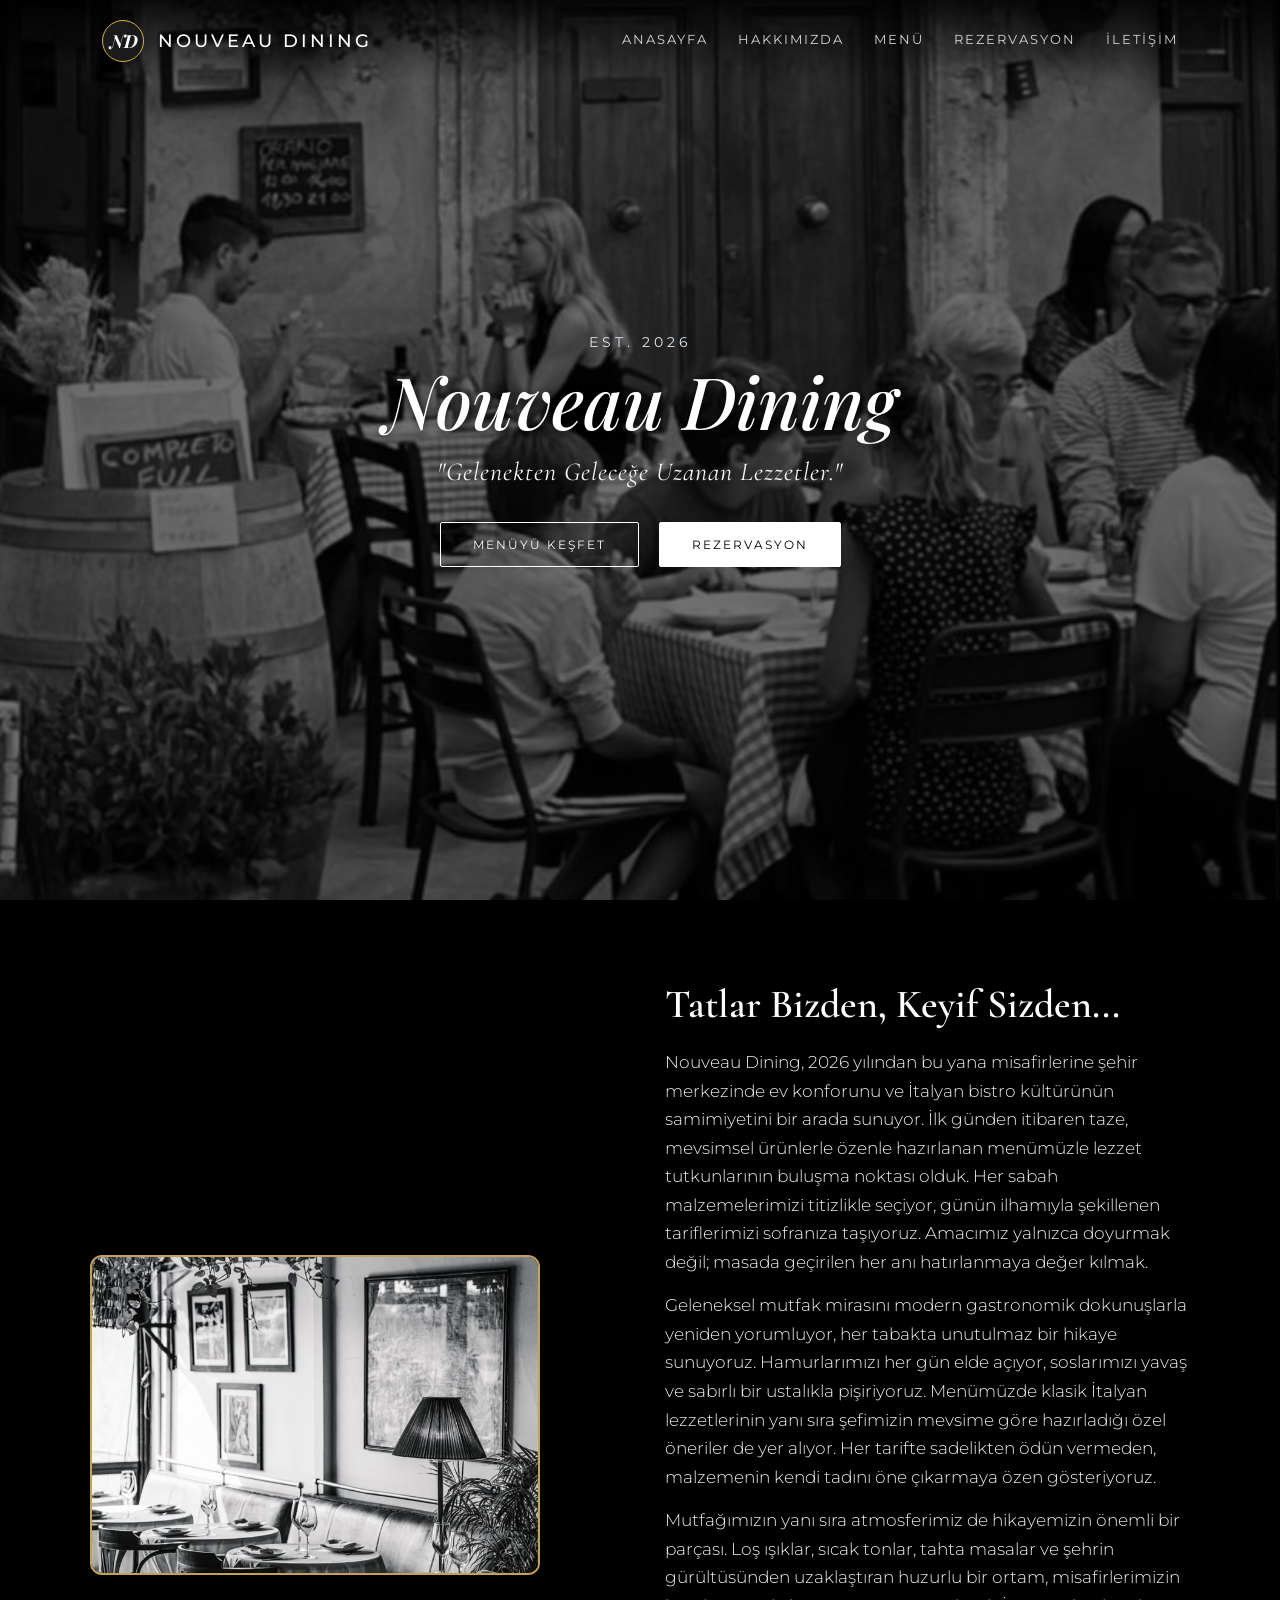
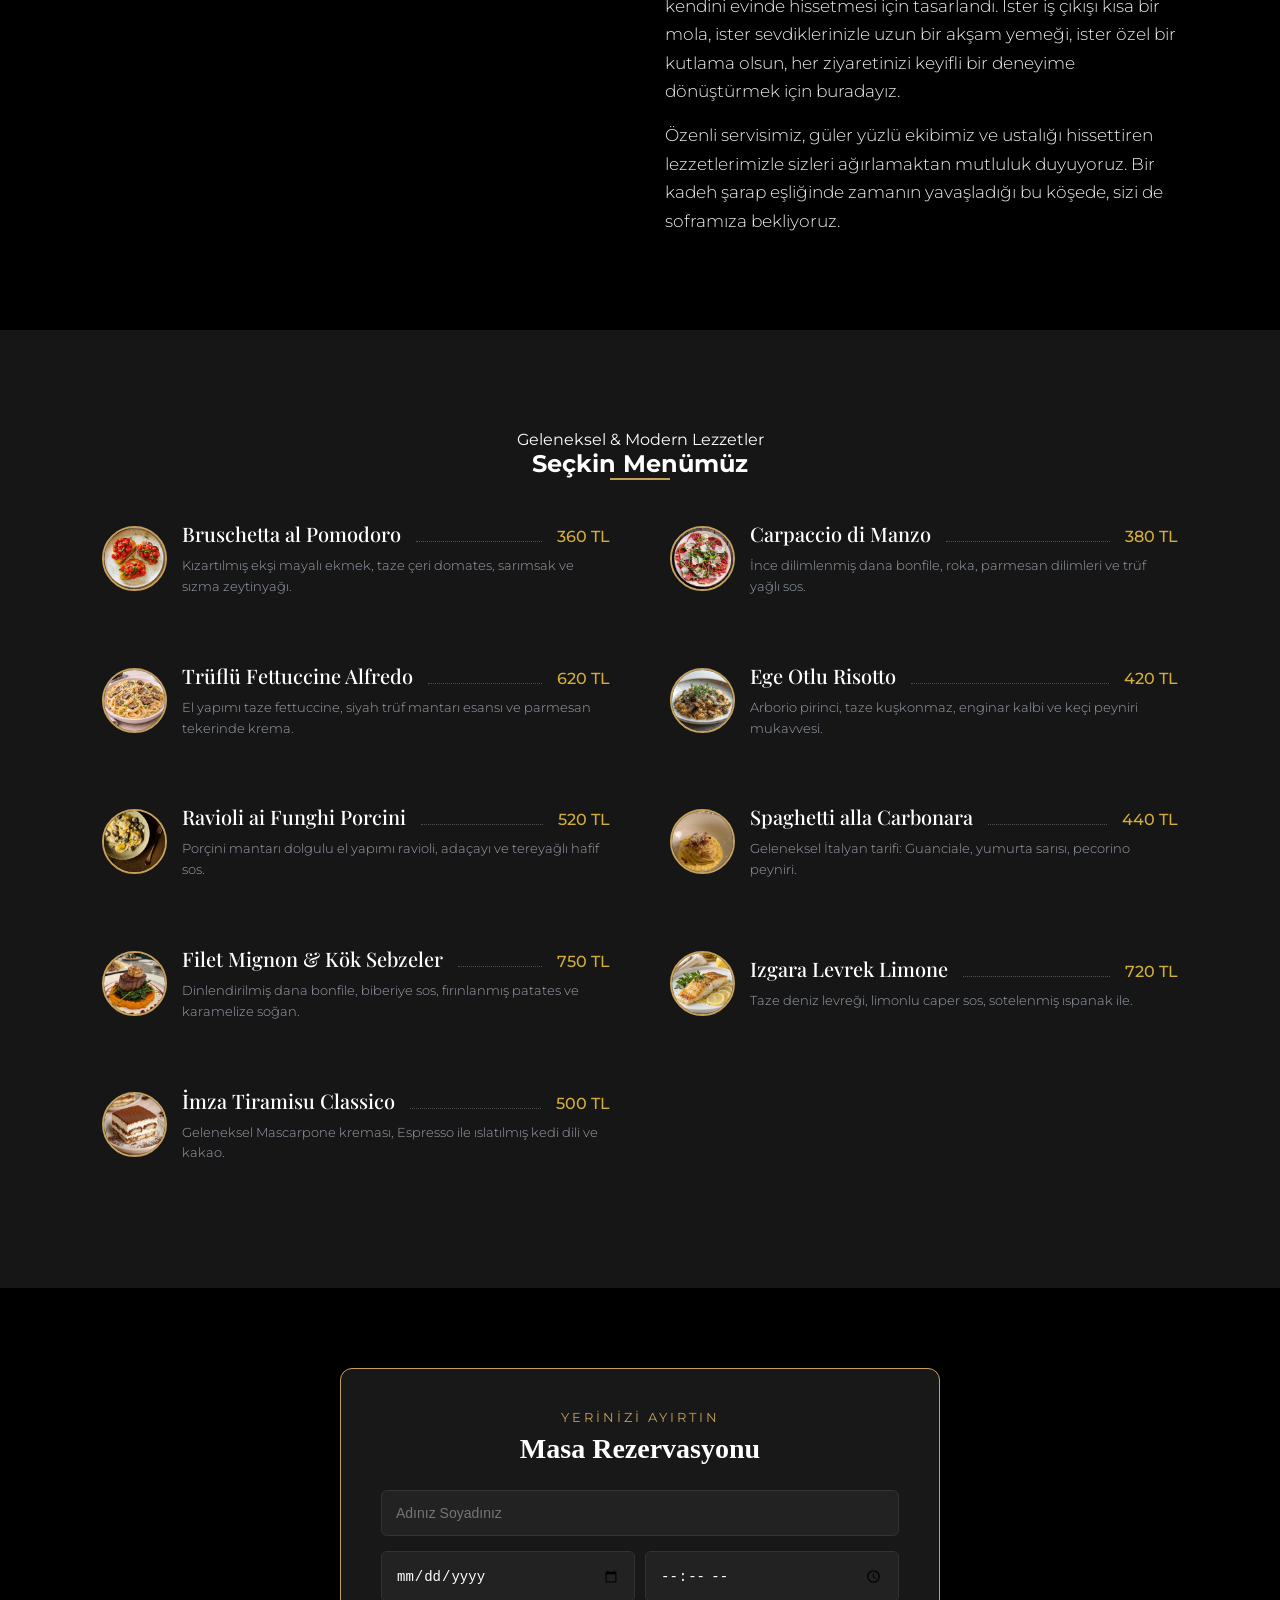
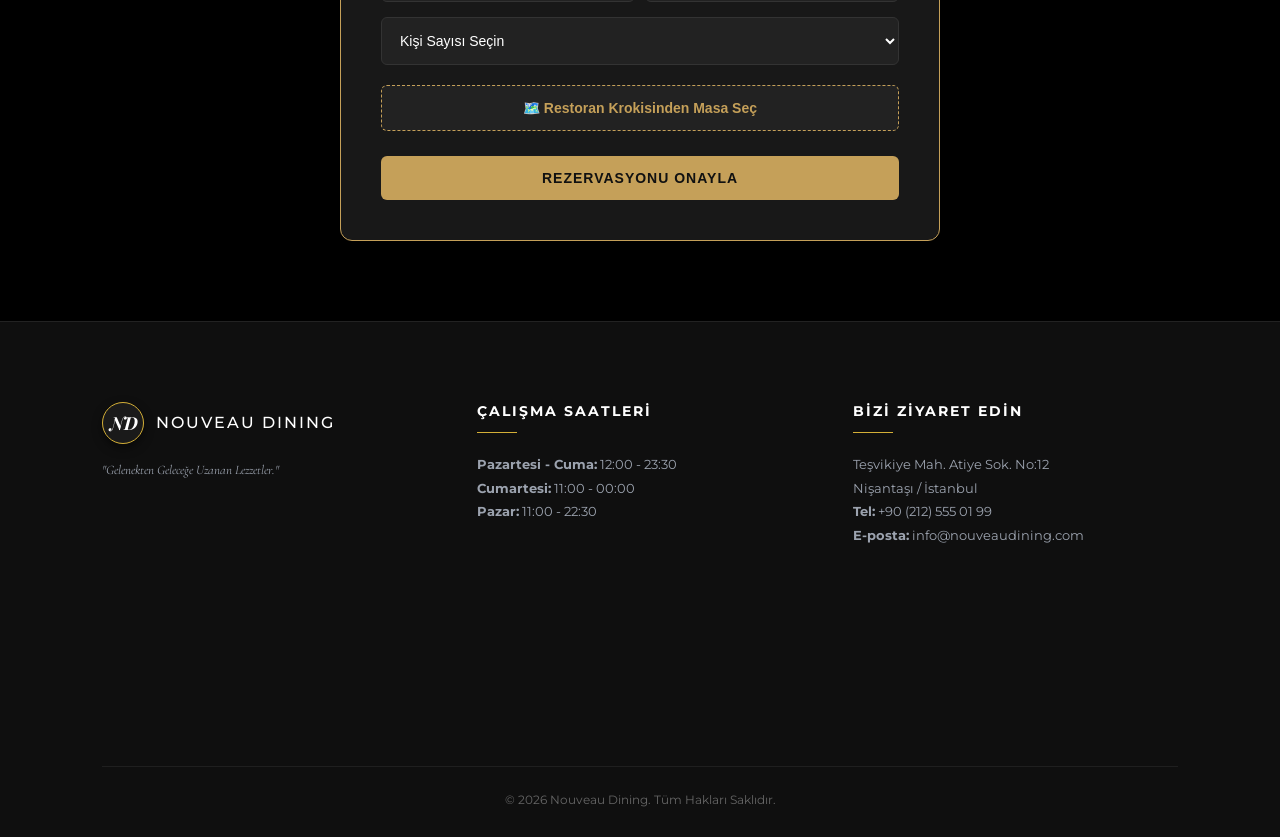
==== index.html @ cfb36e26 "Footer kısmından sosyal medya bağlantıları kaldırıldı" ====
<!DOCTYPE html>
<html lang="tr">
<head>
    <meta charset="UTF-8">
    <meta name="viewport" content="width=device-width, initial-scale=1.0">
    <title>Nouveau Dining | Gelenekten Geleceğe Uzanan Lezzetler</title>
    
    <!-- Google Fonts -->
    <link rel="preconnect" href="https://fonts.googleapis.com">
    <link rel="preconnect" href="https://fonts.gstatic.com" crossorigin>
    <link href="https://fonts.googleapis.com/css2?family=Cormorant+Garamond:ital,wght@1,400;1,600&family=Montserrat:wght@300;400;500;600&family=Playfair+Display:ital,wght@0,600;1,500;1,700&display=swap" rel="stylesheet">
    
    <link rel="icon" href="assets/favicon/favicon.ico">
<link rel="icon" type="image/png" sizes="32x32" href="assets/favicon/favicon-32x32.png">
<link rel="icon" type="image/png" sizes="16x16" href="assets/favicon/favicon-16x16.png">
<link rel="apple-touch-icon" href="assets/favicon/apple-touch-icon.png">
<link rel="manifest" href="assets/favicon/site.webmanifest">

    <!-- CSS Bağlantısı -->
    <link rel="stylesheet" href="css/style.css">
</head>
<body>

    <!-- ÜST MENÜ (NAVBAR) -->
    <header class="navbar">
        <div class="logo-container">
            <div class="brand-logo">
                <span>ND</span>
            </div>
            <a href="index.html" class="brand-title">NOUVEAU DINING</a>
        </div>
        
        <nav class="nav-links">
    <a href="index.html">ANASAYFA</a>
    <a href="hakkimizda.html">HAKKIMIZDA</a>
    <a href="menu.html">MENÜ</a>
    <a href="rezervasyon.html">REZERVASYON</a>
    <a href="iletisim.html">İLETİŞİM</a>
</nav>
</header>

    <!-- ANA SAYFA HERO ALANI -->
    <section class="hero-section">
        <div class="hero-overlay"></div>
        <div class="hero-content">
            <span class="establishment">Est. 2026</span>
            <h1 class="restaurant-name">Nouveau Dining</h1>
            <p class="slogan">"Gelenekten Geleceğe Uzanan Lezzetler."</p>
            
            <div class="hero-buttons">
                <a href="menu.html" class="btn btn-outline">MENÜYÜ KEŞFET</a>
<a href="rezervasyon.html" class="btn btn-filled">REZERVASYON</a>
            </div>
        </div>
    </section>

   <!-- Hakkımızda Bölümü -->
<section id="hakkimizda" class="about-section" style="background-color: #000000; color: #ffffff; padding: 80px 20px; width: 100%; box-sizing: border-box;">
    <div class="about-container" style="max-width: 1100px; margin: 0 auto; background-color: #000000; display: flex; align-items: center; justify-content: center; gap: 50px; flex-wrap: wrap;">
        
        <div class="about-image">
            <img src="assets/img/about-img.jpg" alt="Nouveau Dining İtalyan Bistro Atmosfer" style="width: 450px; height: 320px; object-fit: cover; border-radius: 12px; border: 2px solid #c5a059; display: block;">
        </div>

        <div class="about-content" style="flex: 1; min-width: 300px;">
            <h2 style="color: #ffffff; font-family: 'Cormorant Garamond', serif; font-size: 2.5rem; margin-bottom: 20px;">Tatlar Bizden, Keyif Sizden...</h2>
            <p style="color: #f0f0f0; font-size: 1.05rem; line-height: 1.7; margin-bottom: 15px;">
    Nouveau Dining, 2026 yılından bu yana misafirlerine şehir merkezinde ev konforunu ve İtalyan bistro kültürünün samimiyetini bir arada sunuyor. İlk günden itibaren taze, mevsimsel ürünlerle özenle hazırlanan menümüzle lezzet tutkunlarının buluşma noktası olduk. Her sabah malzemelerimizi titizlikle seçiyor, günün ilhamıyla şekillenen tariflerimizi sofranıza taşıyoruz. Amacımız yalnızca doyurmak değil; masada geçirilen her anı hatırlanmaya değer kılmak.
</p>
<p style="color: #f0f0f0; font-size: 1.05rem; line-height: 1.7; margin-bottom: 15px;">
    Geleneksel mutfak mirasını modern gastronomik dokunuşlarla yeniden yorumluyor, her tabakta unutulmaz bir hikaye sunuyoruz. Hamurlarımızı her gün elde açıyor, soslarımızı yavaş ve sabırlı bir ustalıkla pişiriyoruz. Menümüzde klasik İtalyan lezzetlerinin yanı sıra şefimizin mevsime göre hazırladığı özel öneriler de yer alıyor. Her tarifte sadelikten ödün vermeden, malzemenin kendi tadını öne çıkarmaya özen gösteriyoruz.
</p>
<p style="color: #f0f0f0; font-size: 1.05rem; line-height: 1.7; margin-bottom: 15px;">
    Mutfağımızın yanı sıra atmosferimiz de hikayemizin önemli bir parçası. Loş ışıklar, sıcak tonlar, tahta masalar ve şehrin gürültüsünden uzaklaştıran huzurlu bir ortam, misafirlerimizin kendini evinde hissetmesi için tasarlandı. İster iş çıkışı kısa bir mola, ister sevdiklerinizle uzun bir akşam yemeği, ister özel bir kutlama olsun, her ziyaretinizi keyifli bir deneyime dönüştürmek için buradayız.
</p>
<p style="color: #f0f0f0; font-size: 1.05rem; line-height: 1.7;">
    Özenli servisimiz, güler yüzlü ekibimiz ve ustalığı hissettiren lezzetlerimizle sizleri ağırlamaktan mutluluk duyuyoruz. Bir kadeh şarap eşliğinde zamanın yavaşladığı bu köşede, sizi de soframıza bekliyoruz.
</p>
        </div>

    </div>
</section>

<!-- Seçkin Menümüz -->
<section id="menu" class="featured-menu-section">
    <div class="menu-container">
        <span class="sub-title" style="text-align: center; display: block;">Geleneksel & Modern Lezzetler</span>
        <h2 class="section-title" style="text-align: center; color: #fff;">Seçkin Menümüz</h2>
        <hr style="width: 60px; border: 1px solid #c5a059; margin: 0 auto 40px auto;">

        <div class="menu-grid">
            
            <!-- Başlangıçlar -->
            <div class="menu-item-with-img">
                <img src="assets/img/bruschetta.jpg" alt="Bruschetta" class="menu-item-img">
                <div class="menu-item-content">
                    <div class="item-header">
                        <h3 class="item-title">Bruschetta al Pomodoro</h3>
                        <span class="item-dots"></span>
                        <span class="item-price">360 TL</span>
                    </div>
                    <p class="item-desc">Kızartılmış ekşi mayalı ekmek, taze çeri domates, sarımsak ve sızma zeytinyağı.</p>
                </div>
            </div>

            <div class="menu-item-with-img">
                <img src="assets/img/carpaccio.jpg" alt="Carpaccio" class="menu-item-img">
                <div class="menu-item-content">
                    <div class="item-header">
                        <h3 class="item-title">Carpaccio di Manzo</h3>
                        <span class="item-dots"></span>
                        <span class="item-price">380 TL</span>
                    </div>
                    <p class="item-desc">İnce dilimlenmiş dana bonfile, roka, parmesan dilimleri ve trüf yağlı sos.</p>
                </div>
            </div>

            <!-- Makarnalar & Risottolar -->
            <div class="menu-item-with-img">
                <img src="assets/img/fettuccine.jpg" alt="Fettuccine" class="menu-item-img">
                <div class="menu-item-content">
                    <div class="item-header">
                        <h3 class="item-title">Trüflü Fettuccine Alfredo</h3>
                        <span class="item-dots"></span>
                        <span class="item-price">620 TL</span>
                    </div>
                    <p class="item-desc">El yapımı taze fettuccine, siyah trüf mantarı esansı ve parmesan tekerinde krema.</p>
                </div>
            </div>

            <div class="menu-item-with-img">
                <img src="assets/img/risotto.jpg" alt="Risotto" class="menu-item-img">
                <div class="menu-item-content">
                    <div class="item-header">
                        <h3 class="item-title">Ege Otlu Risotto</h3>
                        <span class="item-dots"></span>
                        <span class="item-price">420 TL</span>
                    </div>
                    <p class="item-desc">Arborio pirinci, taze kuşkonmaz, enginar kalbi ve keçi peyniri mukavvesi.</p>
                </div>
            </div>

            <div class="menu-item-with-img">
                <img src="assets/img/ravioli.jpg" alt="Ravioli" class="menu-item-img">
                <div class="menu-item-content">
                    <div class="item-header">
                        <h3 class="item-title">Ravioli ai Funghi Porcini</h3>
                        <span class="item-dots"></span>
                        <span class="item-price">520 TL</span>
                    </div>
                    <p class="item-desc">Porçini mantarı dolgulu el yapımı ravioli, adaçayı ve tereyağlı hafif sos.</p>
                </div>
            </div>

            <div class="menu-item-with-img">
                <img src="assets/img/carbonara.jpg" alt="Carbonara" class="menu-item-img">
                <div class="menu-item-content">
                    <div class="item-header">
                        <h3 class="item-title">Spaghetti alla Carbonara</h3>
                        <span class="item-dots"></span>
                        <span class="item-price">440 TL</span>
                    </div>
                    <p class="item-desc">Geleneksel İtalyan tarifi: Guanciale, yumurta sarısı, pecorino peyniri.</p>
                </div>
            </div>

            <!-- Ana Yemekler -->
            <div class="menu-item-with-img">
                <img src="assets/img/filet-mignon.jpg" alt="Filet Mignon" class="menu-item-img">
                <div class="menu-item-content">
                    <div class="item-header">
                        <h3 class="item-title">Filet Mignon & Kök Sebzeler</h3>
                        <span class="item-dots"></span>
                        <span class="item-price">750 TL</span>
                    </div>
                    <p class="item-desc">Dinlendirilmiş dana bonfile, biberiye sos, fırınlanmış patates ve karamelize soğan.</p>
                </div>
            </div>

            <div class="menu-item-with-img">
                <img src="assets/img/levrek.jpg" alt="Levrek" class="menu-item-img">
                <div class="menu-item-content">
                    <div class="item-header">
                        <h3 class="item-title">Izgara Levrek Limone</h3>
                        <span class="item-dots"></span>
                        <span class="item-price">720 TL</span>
                    </div>
                    <p class="item-desc">Taze deniz levreği, limonlu caper sos, sotelenmiş ıspanak ile.</p>
                </div>
            </div>

            <!-- Tatlı -->
            <div class="menu-item-with-img">
                <img src="assets/img/tiramisu.jpg" alt="Tiramisu" class="menu-item-img">
                <div class="menu-item-content">
                    <div class="item-header">
                        <h3 class="item-title">İmza Tiramisu Classico</h3>
                        <span class="item-dots"></span>
                        <span class="item-price">500 TL</span>
                    </div>
                    <p class="item-desc">Geleneksel Mascarpone kreması, Espresso ile ıslatılmış kedi dili ve kakao.</p>
                </div>
            </div>

        </div>
    </div>
</section>
<!-- MASA REZERVASYONU BÖLÜMÜ -->
    <section id="rezervasyon" class="reservation-section" style="padding: 80px 20px; background-color: #000; color: #fff; text-align: center;">
        <div class="reservation-container" style="max-width: 600px; margin: 0 auto; background-color: #181818; padding: 40px; border-radius: 12px; border: 1px solid #c5a059; box-shadow: 0 10px 30px rgba(0,0,0,0.5);">
            <span class="sub-title" style="display: block; color: #c5a059; margin-bottom: 8px; font-size: 13px; letter-spacing: 3px; text-transform: uppercase;">YERİNİZİ AYIRTIN</span>
            <h2 class="section-title" style="color: #fff; margin-bottom: 25px; font-family: serif; font-size: 28px;">Masa Rezervasyonu</h2>
            
            <!-- Form -->
            <form id="reservationForm" onsubmit="handleReservation(event)" style="display: flex; flex-direction: column; gap: 15px;">
                <input type="text" id="resName" placeholder="Adınız Soyadınız" required style="padding: 14px; border-radius: 6px; border: 1px solid #333; background-color: #222; color: #fff; font-size: 14px; outline: none;">
                
                <div style="display: flex; gap: 10px;">
                    <input type="date" id="resDate" required style="flex: 1; padding: 14px; border-radius: 6px; border: 1px solid #333; background-color: #222; color: #fff; font-size: 14px; outline: none;">
                    <input type="time" id="resTime" required style="flex: 1; padding: 14px; border-radius: 6px; border: 1px solid #333; background-color: #222; color: #fff; font-size: 14px; outline: none;">
                </div>

                <select id="resGuests" required style="padding: 14px; border-radius: 6px; border: 1px solid #333; background-color: #222; color: #fff; font-size: 14px; outline: none;">
                    <option value="">Kişi Sayısı Seçin</option>
                    <option value="1 Kişi">1 Kişi</option>
                    <option value="2 Kişi">2 Kişi</option>
                    <option value="4 Kişi">4 Kişi</option>
                    <option value="6+ Kişi">6+ Kişi (Grup)</option>
                </select>

                <!-- Kroki Butonu -->
                <div style="text-align: left; margin-top: 5px;">
                    <button type="button" onclick="openMapModal()" style="width: 100%; padding: 14px; background: #222; border: 1px dashed #c5a059; color: #c5a059; border-radius: 6px; cursor: pointer; font-weight: bold; font-size: 14px; display: flex; align-items: center; justify-content: center; gap: 8px;">
                        🗺️ Restoran Krokisinden Masa Seç
                    </button>
                    <input type="hidden" id="selectedTableInput">
                    <div id="selectedTableBadge" style="display: none; margin-top: 10px; padding: 10px; background: rgba(197, 160, 89, 0.15); border: 1px solid #c5a059; color: #c5a059; border-radius: 6px; font-size: 13px; font-weight: bold; text-align: center;"></div>
                </div>

                <button type="submit" class="btn btn-solid" style="margin-top: 10px; padding: 14px; background-color: #c5a059; color: #111; font-weight: bold; border: none; border-radius: 6px; cursor: pointer; font-size: 14px; letter-spacing: 1px;">REZERVASYONU ONAYLA</button>
            </form>

            <!-- Özet Kartı -->
            <div id="reservationSummary" style="display: none; margin-top: 25px; padding: 20px; background-color: #222; border: 1px solid #c5a059; border-radius: 8px; text-align: left;">
                <h3 style="color: #c5a059; font-size: 18px; margin-bottom: 10px; text-align: center;">🎉 Rezervasyonunuz Onaylandı!</h3>
                <p style="color: #ccc; font-size: 14px; text-align: center; margin-bottom: 15px;">Sizi Nouveau Dining'de ağırlamaktan mutluluk duyacağız.</p>
                <hr style="border: 0; border-top: 1px solid #333; margin-bottom: 15px;">
                <div style="line-height: 1.8; font-size: 14px; color: #fff;">
                    <p><strong>Misafir:</strong> <span id="summaryName" style="color: #c5a059;"></span></p>
                    <p><strong>Tarih & Saat:</strong> <span id="summaryDateTime" style="color: #c5a059;"></span></p>
                    <p><strong>Kişi Sayısı:</strong> <span id="summaryGuests" style="color: #c5a059;"></span></p>
                    <p><strong>Seçilen Masa:</strong> <span id="summaryTable" style="color: #c5a059;"></span></p>
                </div>
            </div>
        </div>
    </section>

             <!-- FOOTER -->
    <footer class="footer-section">
        <div class="footer-container">
            <div class="footer-col brand-col">
                <div class="footer-logo">
                    <div class="brand-logo">
                        <span>ND</span>
                    </div>
                
                    <span class="footer-brand-title">NOUVEAU DINING</span>
                </div>
                <p class="footer-slogan">"Gelenekten Geleceğe Uzanan Lezzetler."</p>
                
            </div>

            <div class="footer-col">
                <h4>ÇALIŞMA SAATLERİ</h4>
                <div class="gold-line"></div>
                <p><strong>Pazartesi - Cuma:</strong> 12:00 - 23:30</p>
                <p><strong>Cumartesi:</strong> 11:00 - 00:00</p>
                <p><strong>Pazar:</strong> 11:00 - 22:30</p>
            </div>

            <div class="footer-col">
    <h4>BİZİ ZİYARET EDİN</h4>
    <div class="gold-line"></div>
    <p>Teşvikiye Mah. Atiye Sok. No:12<br>Nişantaşı / İstanbul</p>
    <p class="contact-info"><strong>Tel:</strong> +90 (212) 555 01 99</p>
    <p class="contact-info"><strong>E-posta:</strong> info@nouveaudining.com</p>

    <!-- BURAYA MİNİ GOOGLE HARİTA EKLİYORUZ -->
    <div class="footer-map" style="margin-top: 15px;">
    <iframe 
        src="https://maps.google.com/maps?q=Te%C5%9Fvikiye%20Mah.%20Atiye%20Sok.%20No%3A12%2C%20%C5%9Ei%C5%9Fli%2C%25C4%2530stanbul&t=&z=17&ie=UTF8&iwloc=&output=embed" 
        width="100%" 
        height="140" 
        style="border:0; border-radius: 8px;" 
        allowfullscreen="" 
        loading="lazy" 
        referrerpolicy="no-referrer-when-downgrade">
    </iframe>
</iframe>
            </div>
        </div>
    </div>

    <div class="footer-bottom">
        <p>&copy; 2026 Nouveau Dining. Tüm Hakları Saklıdır.</p>
    </div>
</footer>
<!-- RESTORAN KROKİ MODALİ -->
    <div id="mapModal" style="display: none; position: fixed; top: 0; left: 0; width: 100vw; height: 100vh; background: rgba(0,0,0,0.85); z-index: 999999; justify-content: center; align-items: center; padding: 15px;">
        <div style="background: #f4f7f9; color: #333; max-width: 950px; width: 100%; border-radius: 12px; padding: 20px; box-shadow: 0 10px 40px rgba(0,0,0,0.5); position: relative; max-height: 92vh; overflow-y: auto;">
            
            <!-- Üst Bilgilendirme -->
            <div style="display: flex; justify-content: space-between; align-items: center; background: #fff; padding: 12px 20px; border-radius: 8px; box-shadow: 0 2px 8px rgba(0,0,0,0.05); margin-bottom: 15px; flex-wrap: wrap; gap: 10px;">
                <div style="display: flex; gap: 20px; align-items: center; font-size: 13px; color: #666;">
                    <span style="display: flex; align-items: center; gap: 6px;"><span style="width: 14px; height: 14px; background: #fff; border: 2px solid #ccc; border-radius: 3px;"></span> Boş Masa</span>
                    <span style="display: flex; align-items: center; gap: 6px;"><span style="width: 14px; height: 14px; background: #fff3d1; border: 2px solid #e6b800; border-radius: 3px;"></span> Seçili Masa</span>
                    <span style="display: flex; align-items: center; gap: 6px;"><span style="width: 14px; height: 14px; background: #e0e6ed; border: 2px solid #cbd5e1; border-radius: 3px;"></span> Dolu / Rezerve</span>
                </div>
                <div style="font-size: 12px; color: #888; font-style: italic;">💡 İpucu: Pencere kenarları ve bahçe alanı popüler tercihlerdir.</div>
                <button type="button" onclick="closeMapModal()" style="background: none; border: none; font-size: 24px; cursor: pointer; color: #888; margin-left: auto;">&times;</button>
            </div>

            <!-- IZGARA PLANI CANVAS -->
            <div style="background-color: #f7fafc; background-image: radial-gradient(#dce4ec 1px, transparent 1px); background-size: 16px 16px; border: 2px solid #e2e8f0; border-radius: 10px; padding: 25px; position: relative; min-height: 480px; display: grid; grid-template-columns: 1fr 1fr 1fr; gap: 20px; align-items: center;">
                
                <div style="position: absolute; top: 15px; left: 15px; background: #e0f2fe; color: #0284c7; border: 1px solid #bae6fd; font-weight: bold; font-size: 12px; padding: 6px 12px; border-radius: 6px;">🌿 BAHÇE & TERAS ALANI</div>
                <div style="position: absolute; top: 15px; right: 15px; background: #fef3c7; color: #b45309; border: 1px solid #fde68a; font-weight: bold; font-size: 12px; padding: 6px 12px; border-radius: 6px;">👑 VIP SALON & BAR</div>
                <div style="position: absolute; bottom: 15px; left: 15px; background: #dcfce7; color: #15803d; border: 1px solid #bbf7d0; font-weight: bold; font-size: 12px; padding: 6px 12px; border-radius: 6px;">🖼️ PANORAMİK CAM KENARI</div>
                
                <div style="position: absolute; top: 70px; right: 15px; background: #1e293b; color: #38bdf8; font-weight: bold; font-size: 12px; padding: 10px 16px; border-radius: 8px;">🍸 KOKTEYL BAR & MAHZEN</div>
                <div style="position: absolute; bottom: 20px; right: 15px; background: #4c1d95; color: #e9d5ff; font-weight: bold; font-size: 12px; padding: 12px 18px; border-radius: 10px; text-align: center;">🎷 PIANO & SAHNE<br><small style="font-weight: normal; font-size: 10px;">Canlı Müzik</small></div>

                <!-- SOL SÜTUN -->
                <div style="display: flex; flex-direction: column; gap: 40px; align-items: center; margin-top: 40px;">
                    <div class="kroki-card" onclick="selectCardMasa('Masa 01 (Teras • 4 Kişilik)', this)" style="position: relative; background: #fff; border: 2px solid #cbd5e1; border-radius: 12px; padding: 15px 25px; text-align: center; cursor: pointer; width: 130px;">
                        <strong style="display: block; font-size: 14px; color: #1e293b;">Masa 01</strong>
                        <small style="color: #64748b; font-size: 11px;">Teras • 4 Kişilik</small>
                    </div>

                    <div style="position: relative; background: #e2e8f0; border: 2px solid #cbd5e1; border-radius: 12px; padding: 20px 25px; text-align: center; opacity: 0.6; width: 130px; cursor: not-allowed;">
                        <strong style="display: block; font-size: 14px; color: #64748b;">Masa 02</strong>
                        <small style="color: #94a3b8; font-size: 11px; font-weight: bold;">REZERVE</small>
                    </div>

                    <div class="kroki-card" onclick="selectCardMasa('Masa 03 (Cam • 2 Kişi)', this)" style="position: relative; background: #fff; border: 2px solid #cbd5e1; border-radius: 50%; width: 110px; height: 110px; display: flex; flex-direction: column; justify-content: center; align-items: center; text-align: center; cursor: pointer;">
                        <strong style="display: block; font-size: 13px; color: #1e293b;">Masa 03</strong>
                        <small style="color: #64748b; font-size: 10px;">Cam • 2 Kişi</small>
                    </div>
                </div>

                <!-- ORTA SÜTUN -->
                <div style="display: flex; flex-direction: column; gap: 35px; align-items: center; margin-top: 20px;">
                    <div class="kroki-card" onclick="selectCardMasa('Masa 04 (Ana Salon • 4 Kişi)', this)" style="position: relative; background: #fff; border: 2px solid #cbd5e1; border-radius: 50%; width: 130px; height: 130px; display: flex; flex-direction: column; justify-content: center; align-items: center; text-align: center; cursor: pointer;">
                        <strong style="display: block; font-size: 14px; color: #1e293b;">Masa 04</strong>
                        <small style="color: #64748b; font-size: 11px;">Ana Salon • 4 Kişi</small>
                    </div>

                    <div class="kroki-card" onclick="selectCardMasa('Masa 05 (Grup / Aile • 6 Kişi)', this)" style="position: relative; background: #fff; border: 2px solid #cbd5e1; border-radius: 14px; padding: 18px 30px; text-align: center; cursor: pointer; width: 150px;">
                        <strong style="display: block; font-size: 14px; color: #1e293b;">Masa 05</strong>
                        <small style="color: #64748b; font-size: 11px;">Grup / Aile • 6 Kişi</small>
                    </div>

                    <div class="kroki-card" onclick="selectCardMasa('Masa 06 (Şömine Yanı • 2 Kişi)', this)" style="position: relative; background: #fff; border: 2px solid #cbd5e1; border-radius: 10px; padding: 15px; text-align: center; cursor: pointer; width: 100px;">
                        <strong style="display: block; font-size: 13px; color: #1e293b;">Masa 06</strong>
                        <small style="color: #e11d48; font-size: 10px; font-weight: bold;">🔥 Şömine</small>
                    </div>
                </div>

                <!-- SAĞ SÜTUN -->
                <div style="display: flex; flex-direction: column; gap: 50px; align-items: center; margin-top: 60px;">
                    <div class="kroki-card" onclick="selectCardMasa('Masa 07 (VIP Özel Bölüm • 8+ Kişi)', this)" style="position: relative; background: #fff; border: 2px solid #cbd5e1; border-radius: 16px; padding: 22px; text-align: center; cursor: pointer; width: 160px;">
                        <strong style="display: block; font-size: 14px; color: #b45309;">👑 Masa 07 (VIP)</strong>
                        <small style="color: #d97706; font-size: 11px;">Özel Bölüm • 8+ Kişi</small>
                    </div>

                    <div class="kroki-card" onclick="selectCardMasa('Masa 08 (Sahne Önü • 4 Kişi)', this)" style="position: relative; background: #fff; border: 2px solid #cbd5e1; border-radius: 50%; width: 115px; height: 115px; display: flex; flex-direction: column; justify-content: center; align-items: center; text-align: center; cursor: pointer;">
                        <strong style="display: block; font-size: 13px; color: #1e293b;">Masa 08</strong>
                        <small style="color: #64748b; font-size: 10px;">🎷 Sahne Önü</small>
                    </div>
                </div>

            </div>

            <!-- Alt Butonlar -->
            <div style="margin-top: 20px; display: flex; justify-content: flex-end; gap: 10px;">
                <button type="button" onclick="closeMapModal()" style="padding: 12px 24px; background: #e2e8f0; border: none; border-radius: 6px; cursor: pointer; font-weight: bold; color: #475569;">İptal</button>
                <button type="button" onclick="confirmMasaSelection()" style="padding: 12px 30px; background: #c5a059; border: none; border-radius: 6px; cursor: pointer; font-weight: bold; color: #111;">Masa Seçimini Onayla</button>
            </div>
        </div>
    </dig
<!-- JAVASCRIPT KODLARI -->
    <script>
        var tempSelectedTable = "";

        function openMapModal() {
            var modal = document.getElementById('mapModal');
            if (modal) {
                modal.style.display = 'flex';
            }
        }

        function closeMapModal() {
            var modal = document.getElementById('mapModal');
            if (modal) {
                modal.style.display = 'none';
            }
        }

        function selectCardMasa(tableName, cardElement) {
            tempSelectedTable = tableName;
            var cards = document.querySelectorAll('.kroki-card');
            for (var i = 0; i < cards.length; i++) {
                cards[i].style.background = "#ffffff";
                cards[i].style.borderColor = "#cbd5e1";
                cards[i].style.boxShadow = "none";
            }
            cardElement.style.background = "#fff3d1";
            cardElement.style.borderColor = "#fbbf24";
            cardElement.style.boxShadow = "0 0 15px rgba(251, 191, 36, 0.6)";
        }

        function confirmMasaSelection() {
            if (!tempSelectedTable) {
                alert("Lütfen krokiden bir masa seçiniz!");
                return;
            }
            document.getElementById('selectedTableInput').value = tempSelectedTable;
            var badge = document.getElementById('selectedTableBadge');
            if (badge) {
                badge.innerText = "Seçilen Masa: " + tempSelectedTable;
                badge.style.display = 'block';
            }
            closeMapModal();
        }

        function handleReservation(event) {
            event.preventDefault();
            var selectedTable = document.getElementById('selectedTableInput').value;
            if (!selectedTable) {
                alert("Lütfen önce krokiden bir masa seçiniz!");
                openMapModal();
                return;
            }
            var name = document.getElementById('resName').value;
            var date = document.getElementById('resDate').value;
            var time = document.getElementById('resTime').value;
            var guests = document.getElementById('resGuests').value;

            document.getElementById('summaryName').innerText = name;
            document.getElementById('summaryDateTime').innerText = date + " - " + time;
            document.getElementById('summaryGuests').innerText = guests;
            document.getElementById('summaryTable').innerText = selectedTable;
            document.getElementById('reservationSummary').style.display = 'block';

            document.getElementById('reservationForm').reset();
            document.getElementById('selectedTableInput').value = "";
            document.getElementById('selectedTableBadge').style.display = "none";
            tempSelectedTable = "";
        }
    </script>

</body>
</html>
---- css/style.css ----
/* GENEL SIFIRLAMALAR */
* {
    margin: 0;
    padding: 0;
    box-sizing: border-box;
}

html {
    scroll-behavior: smooth;
}

body {
    font-family: 'Montserrat', sans-serif;
    background-color: #ffffff;
    color: #333333;
    overflow-x: hidden;
}

/* NAVBAR (ÜST MENÜ) */
.navbar {
    position: absolute;
    top: 0;
    left: 0;
    width: 100%;
    display: flex;
    justify-content: space-between;
    align-items: center;
    padding: 20px 8%;
    z-index: 10;
    background: linear-gradient(to bottom, rgba(0,0,0,0.85), rgba(0,0,0,0));
}

.logo-container {
    display: flex;
    align-items: center;
    gap: 14px;
}

.brand-logo {
    width: 42px;
    height: 42px;
    background-color: #1a1a1a;
    border: 1.5px solid #d4af37;
    border-radius: 50%;
    display: flex;
    justify-content: center;
    align-items: center;
    box-shadow: 0 4px 10px rgba(0, 0, 0, 0.5);
}

.brand-logo span {
    font-family: 'Playfair Display', serif;
    font-size: 18px;
    font-weight: 700;
    font-style: italic;
    color: #ffffff;
    letter-spacing: -1px;
}

.brand-title {
    color: #ffffff;
    text-decoration: none;
    font-size: 18px;
    font-weight: 500;
    letter-spacing: 3px;
    font-family: 'Montserrat', sans-serif;
}

.nav-links {
    display: flex;
    gap: 30px;
}

.nav-links a {
    color: #d1d5db;
    text-decoration: none;
    font-size: 13px;
    letter-spacing: 2px;
    font-weight: 400;
    transition: color 0.3s ease;
    padding-bottom: 4px;
}

.nav-links a:hover, .nav-links a.active {
    color: #ffffff;
    border-bottom: 1px solid #ffffff;
}

/* HERO ALANI */
.hero-section {
    position: relative;
    width: 100%;
    height: 100vh;
background-image: url('../assets/img/bg.jpg');
    background-size: cover;
    background-position: center bottom;
    background-repeat: no-repeat;
    display: flex;
    justify-content: center;
    align-items: center;
    text-align: center;
}

.hero-overlay {
    position: absolute;
    top: 0;
    left: 0;
    width: 100%;
    height: 100%;
    background: rgba(0, 0, 0, 0.55); 
    z-index: 1;
}

.hero-content {
    position: relative;
    z-index: 2;
    max-width: 850px;
    padding: 0 20px;
}

.establishment {
    display: block;
    font-size: 14px;
    letter-spacing: 4px;
    text-transform: uppercase;
    color: #e2e8f0;
    margin-bottom: 10px;
}

.restaurant-name {
    font-family: 'Playfair Display', serif;
    font-style: italic;
    font-size: 72px;
    font-weight: 500;
    color: #ffffff;
    text-shadow: 2px 2px 10px rgba(0,0,0,0.7);
    margin-bottom: 15px;
    line-height: 1.1;
}

.slogan {
    font-family: 'Cormorant Garamond', serif;
    font-style: italic;
    font-size: 26px;
    color: #f3f4f6;
    letter-spacing: 1px;
    margin-bottom: 35px;
    font-weight: 400;
}

.hero-buttons {
    display: flex;
    justify-content: center;
    gap: 20px;
}

.btn {
    padding: 14px 32px;
    font-size: 12px;
    letter-spacing: 2px;
    text-decoration: none;
    transition: all 0.3s ease;
    border-radius: 2px;
}

.btn-outline {
    border: 1px solid #ffffff;
    color: #ffffff;
    background: transparent;
}

.btn-outline:hover {
    background-color: #ffffff;
    color: #000000;
}

.btn-filled {
    background-color: #ffffff;
    color: #000000;
    border: 1px solid #ffffff;
}

.btn-filled:hover {
    background-color: transparent;
    color: #ffffff;
}

/* HİKAYEMİZ / HAKKIMIZDA BÖLÜMÜ */
.about-section {
    padding: 100px 8%;
    background-color: #ffffff;
    color: #1a1a1a;
}

.about-container {
    display: flex;
    align-items: center;
    gap: 60px;
    max-width: 1200px;
    margin: 0 auto;
}

.about-image {
    flex: 1;
}

.about-image img {
    width: 100%;
    height: 480px;
    object-fit: cover;
    box-shadow: 0 10px 30px rgba(0,0,0,0.08);
}

.about-content {
    flex: 1;
}

.about-content h2 {
    font-family: 'Playfair Display', serif;
    font-size: 42px;
    font-weight: 600;
    color: #1a1a1a;
    margin-bottom: 25px;
    line-height: 1.2;
}

.about-content p {
    font-size: 15px;
    line-height: 1.8;
    color: #555555;
    margin-bottom: 18px;
    font-weight: 300;
}

/* ÖNE ÇIKAN MENÜ BÖLÜMÜ */
.featured-menu-section {
    background-color: #161616;
    color: #ffffff;
    padding: 100px 8%;
}

.section-header {
    text-align: center;
    margin-bottom: 60px;
}

.section-subtitle {
    font-family: 'Cormorant Garamond', serif;
    font-style: italic;
    font-size: 20px;
    color: #d4af37;
    letter-spacing: 2px;
    display: block;
    margin-bottom: 8px;
}

.section-header h2 {
    font-family: 'Playfair Display', serif;
    font-size: 40px;
    font-weight: 500;
    letter-spacing: 1px;
}

.gold-divider {
    width: 60px;
    height: 2px;
    background-color: #d4af37;
    margin: 18px auto 0;
}

.menu-grid {
    display: grid;
    grid-template-columns: repeat(2, 1fr);
    gap: 40px 60px;
    max-width: 1100px;
    margin: 0 auto;
}

.menu-item {
    display: flex;
    flex-direction: column;
}

.item-header {
    display: flex;
    align-items: baseline;
    justify-content: space-between;
    margin-bottom: 8px;
}

.item-title {
    font-family: 'Playfair Display', serif;
    font-size: 20px;
    font-weight: 500;
    color: #ffffff;
    white-space: nowrap;
}

.item-dots {
    flex: 1;
    border-bottom: 1px dotted rgba(255, 255, 255, 0.25);
    margin: 0 15px;
}

.item-price {
    font-family: 'Montserrat', sans-serif;
    font-size: 16px;
    font-weight: 500;
    color: #d4af37;
    white-space: nowrap;
}

.item-desc {
    font-size: 13px;
    line-height: 1.6;
    color: #9ca3af;
    font-weight: 300;
}

/* REZERVASYON BÖLÜMÜ */
.reservation-section {
    padding: 100px 8%;
    background-color: #f4f4f4;
    color: #1a1a1a;
    display: block !important;
    visibility: visible !important;
}

.reservation-container {
    max-width: 800px;
    margin: 0 auto;
    background-color: #ffffff;
    padding: 50px;
    border-radius: 6px;
    box-shadow: 0 10px 30px rgba(0, 0, 0, 0.08);
    border: 1px solid #e0e0e0;
}

.reservation-header {
    text-align: center;
    margin-bottom: 35px;
}

.reservation-header h2 {
    font-family: 'Playfair Display', serif;
    font-size: 36px;
    font-weight: 600;
    color: #1a1a1a;
    margin-top: 5px;
}

.reservation-header p {
    font-size: 14px;
    color: #666;
    margin-top: 8px;
}

.reservation-form {
    display: flex;
    flex-direction: column;
    gap: 20px;
}

.form-row {
    display: flex;
    gap: 20px;
}

.form-group {
    flex: 1;
    display: flex;
    flex-direction: column;
    gap: 6px;
}

.form-group label {
    font-size: 12px;
    font-weight: 600;
    letter-spacing: 1px;
    text-transform: uppercase;
    color: #333333;
}

.form-group input,
.form-group select,
.form-group textarea {
    width: 100%;
    padding: 12px 14px;
    border: 1px solid #cccccc;
    border-radius: 3px;
    background-color: #fafafa;
    font-family: 'Montserrat', sans-serif;
    font-size: 14px;
    color: #1a1a1a;
    outline: none;
}

.form-group input:focus,
.form-group select:focus,
.form-group textarea:focus {
    border-color: #d4af37;
    background-color: #ffffff;
}

.btn-submit-reservation {
    margin-top: 10px;
    padding: 16px;
    background-color: #1a1a1a;
    color: #ffffff;
    border: none;
    border-radius: 3px;
    font-family: 'Montserrat', sans-serif;
    font-size: 13px;
    font-weight: 600;
    letter-spacing: 2px;
    cursor: pointer;
    transition: all 0.3s ease;
}

.btn-submit-reservation:hover {
    background-color: #d4af37;
    color: #1a1a1a;
}

/* FOOTER / İLETİŞİM ALANI */
.footer-section {
    background-color: #0f0f0f;
    color: #d1d5db;
    padding: 80px 8% 30px;
    border-top: 1px solid #222222;
}

.footer-container {
    display: grid;
    grid-template-columns: repeat(3, 1fr);
    gap: 50px;
    max-width: 1200px;
    margin: 0 auto;
}

.footer-col h4 {
    font-family: 'Montserrat', sans-serif;
    font-size: 14px;
    letter-spacing: 2px;
    color: #ffffff;
    margin-bottom: 12px;
}

.gold-line {
    width: 40px;
    height: 1.5px;
    background-color: #d4af37;
    margin-bottom: 20px;
}

.footer-logo {
    display: flex;
    align-items: center;
    gap: 12px;
    margin-bottom: 15px;
}

.footer-brand-title {
    font-family: 'Montserrat', sans-serif;
    font-size: 16px;
    font-weight: 500;
    letter-spacing: 2px;
    color: #ffffff;
}

.footer-slogan {
    font-family: 'Cormorant Garamond', serif;
    font-style: italic;
    font-size: 18px;
    color: #9ca3af;
    margin-bottom: 20px;
}

.social-links {
    display: flex;
    gap: 15px;
}

.social-links a {
    color: #d4af37;
    text-decoration: none;
    font-size: 12px;
}

.footer-col p {
    font-size: 13px;
    line-height: 1.8;
    color: #9ca3af;
}

.footer-bottom {
    text-align: center;
    margin-top: 60px;
    padding-top: 25px;
    border-top: 1px solid #1f1f1f;
    font-size: 12px;
    color: #666666;
}

/* MOBİL UYUMLULUK */
@media (max-width: 900px) {
    .about-container {
        flex-direction: column;
    }

    .menu-grid {
        grid-template-columns: 1fr;
    }

    .form-row {
        flex-direction: column;
        gap: 15px;
    }

    .footer-container {
        grid-template-columns: 1fr;
    }
}
/* Menü Görselleri ve Yapı Tasarımı */
.menu-item-with-img {
    display: flex;
    align-items: center;
    gap: 15px;
    margin-bottom: 25px;
}

.menu-item-img {
    width: 65px;
    height: 65px;
    border-radius: 50%;
    object-fit: cover;
    border: 2px solid #c5a059; /* Altın sarısı çerçeve */
    flex-shrink: 0;
}

.menu-item-content {
    flex-grow: 1;
}
/* Menü Görsellerini Küçük Yuvarlak Yapma */
.menu-item-with-img {
    display: flex;
    align-items: center;
    gap: 15px;
    margin-bottom: 25px;
}

.menu-item-img {
    width: 65px;
    height: 65px;
    border-radius: 50%;
    object-fit: cover;
    border: 2px solid #c5a059; /* Altın sarısı şık çerçeve */
    flex-shrink: 0;
}

.menu-item-content {
    flex-grow: 1;
}
/* Hakkımızda Bölümü - Siyah Tema ve Sabit Boyutlu Görsel */
.about-section {
    background-color: #121212;
    color: #ffffff;
    padding: 100px 20px;
}

.about-container {
    max-width: 1200px;
    margin: 0 auto;
    display: flex;
    align-items: center;
    gap: 50px;
    flex-wrap: wrap;
    justify-content: center;
}

.about-image img {
    width: 450px;
    height: 320px;
    object-fit: cover;
    border-radius: 12px;
    border: 2px solid #c5a059;
}

.about-content {
    flex: 1;
    min-width: 300px;
}

.about-content h2 {
    color: #ffffff;
    font-family: 'Cormorant Garamond', serif;
    font-size: 2.5rem;
    margin-bottom: 20px;
}

.about-content p {
    color: #cccccc;
    font-size: 1.05rem;
    line-height: 1.6;
    margin-bottom: 15px;
}
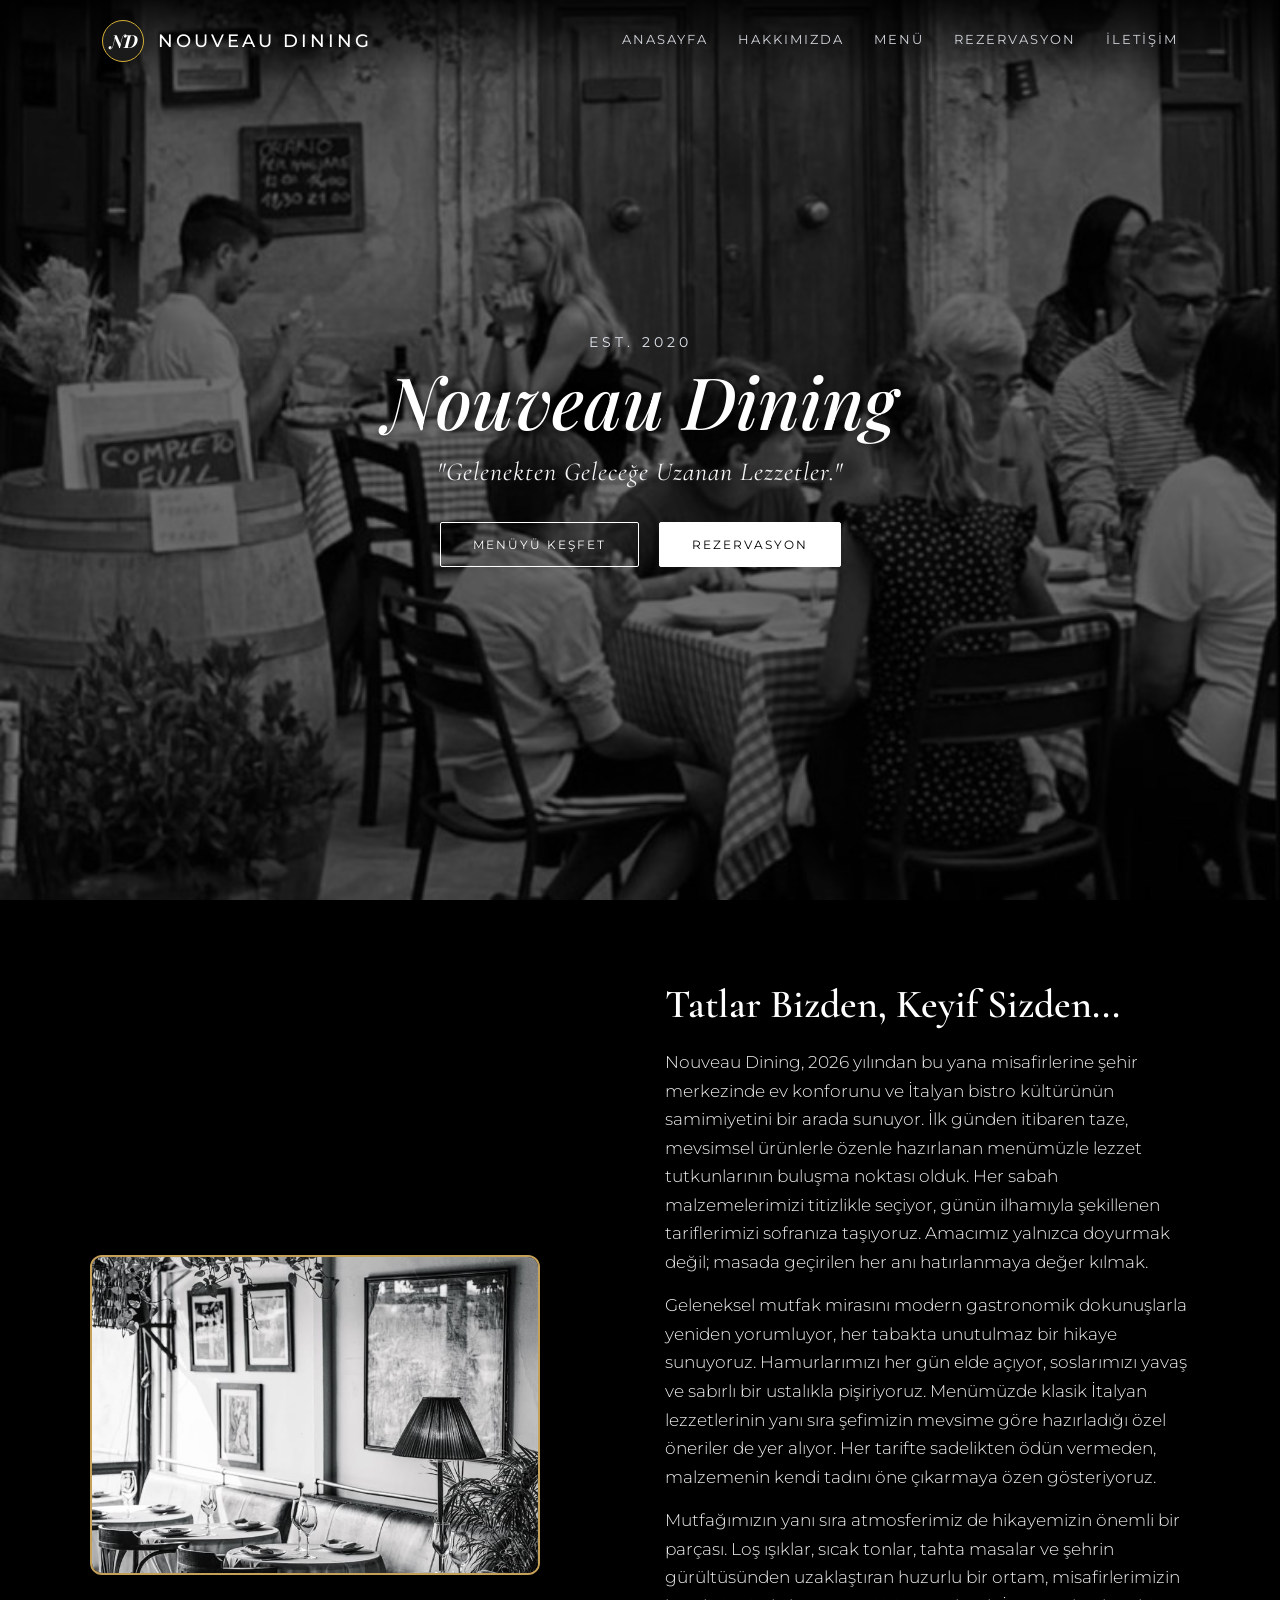
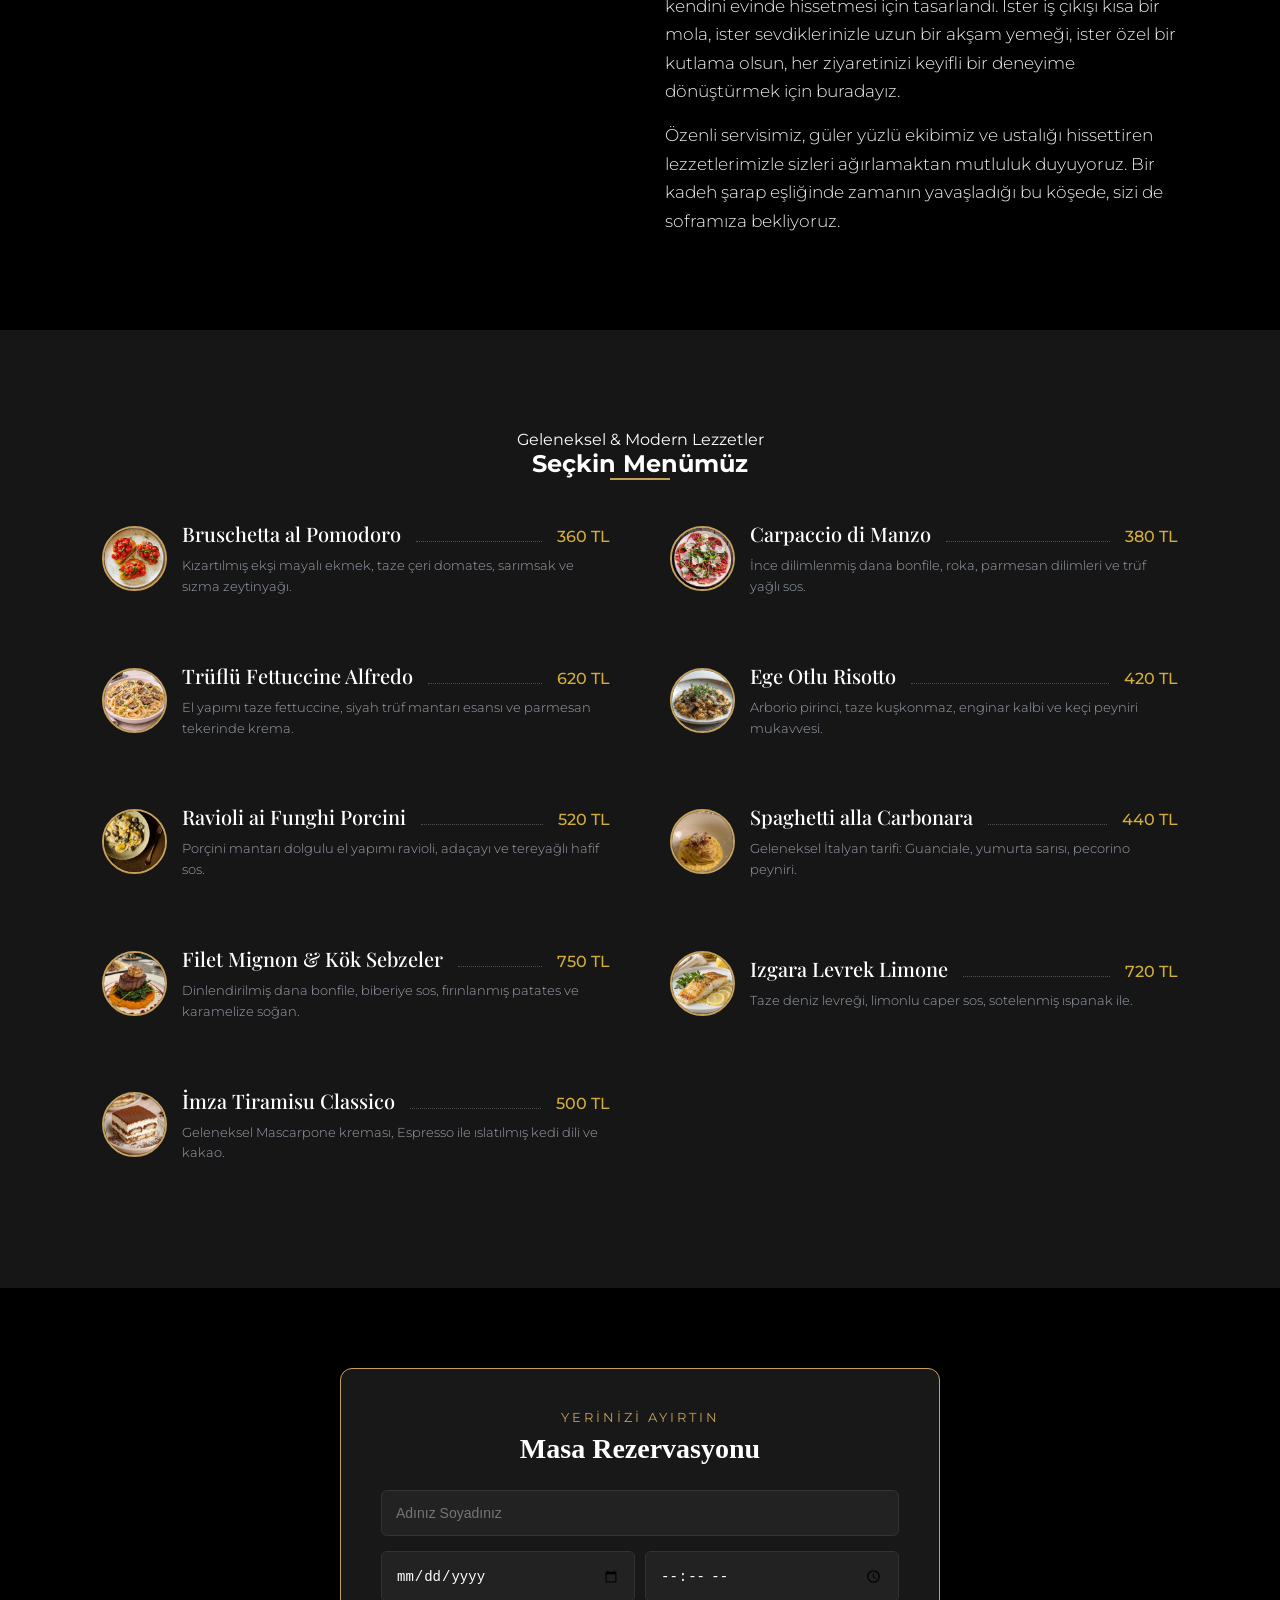
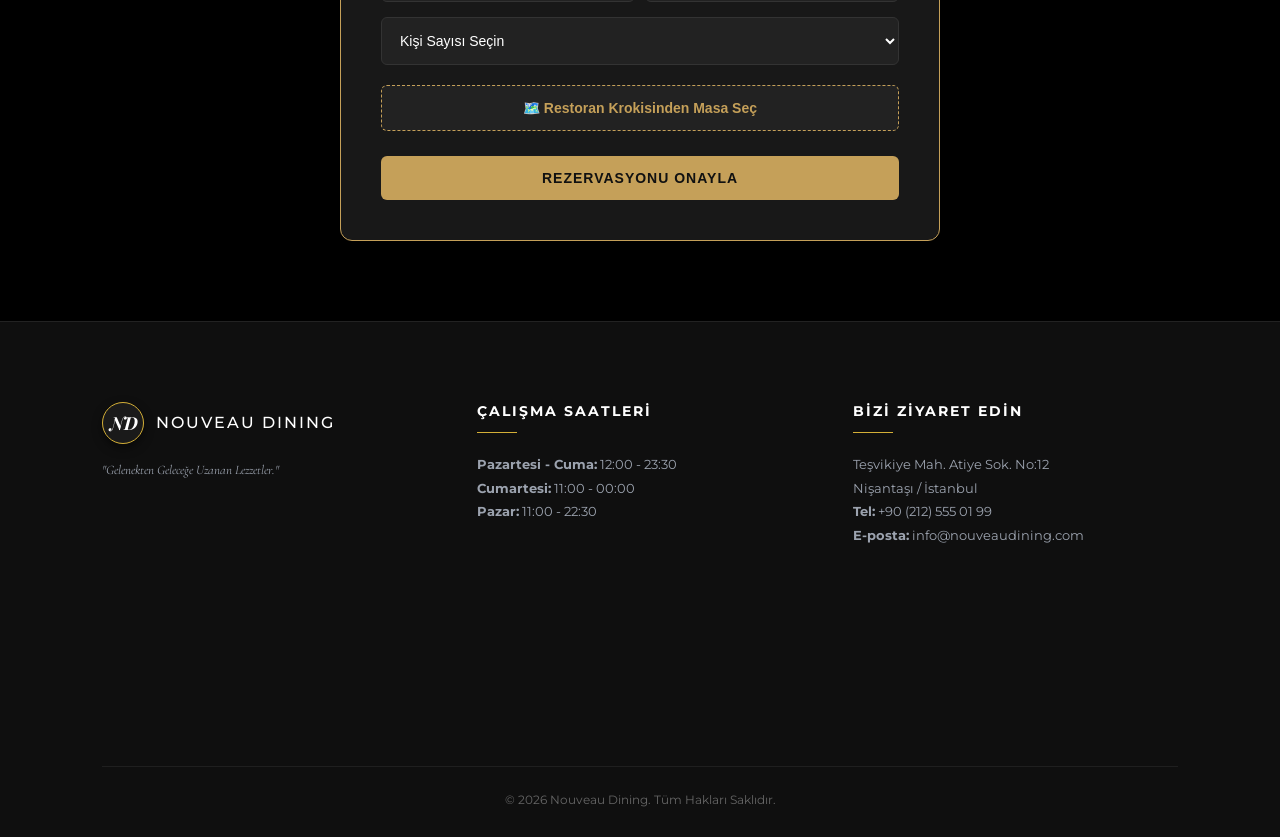
==== commit bf79cee6: "Anasayfadaki tarih bilgisi düzeltildi" ====
--- a/index.html
+++ b/index.html
@@ -43,7 +43,7 @@
     <section class="hero-section">
         <div class="hero-overlay"></div>
         <div class="hero-content">
-            <span class="establishment">Est. 2026</span>
+            <span class="establishment">Est. 2020</span>
             <h1 class="restaurant-name">Nouveau Dining</h1>
             <p class="slogan">"Gelenekten Geleceğe Uzanan Lezzetler."</p>
             
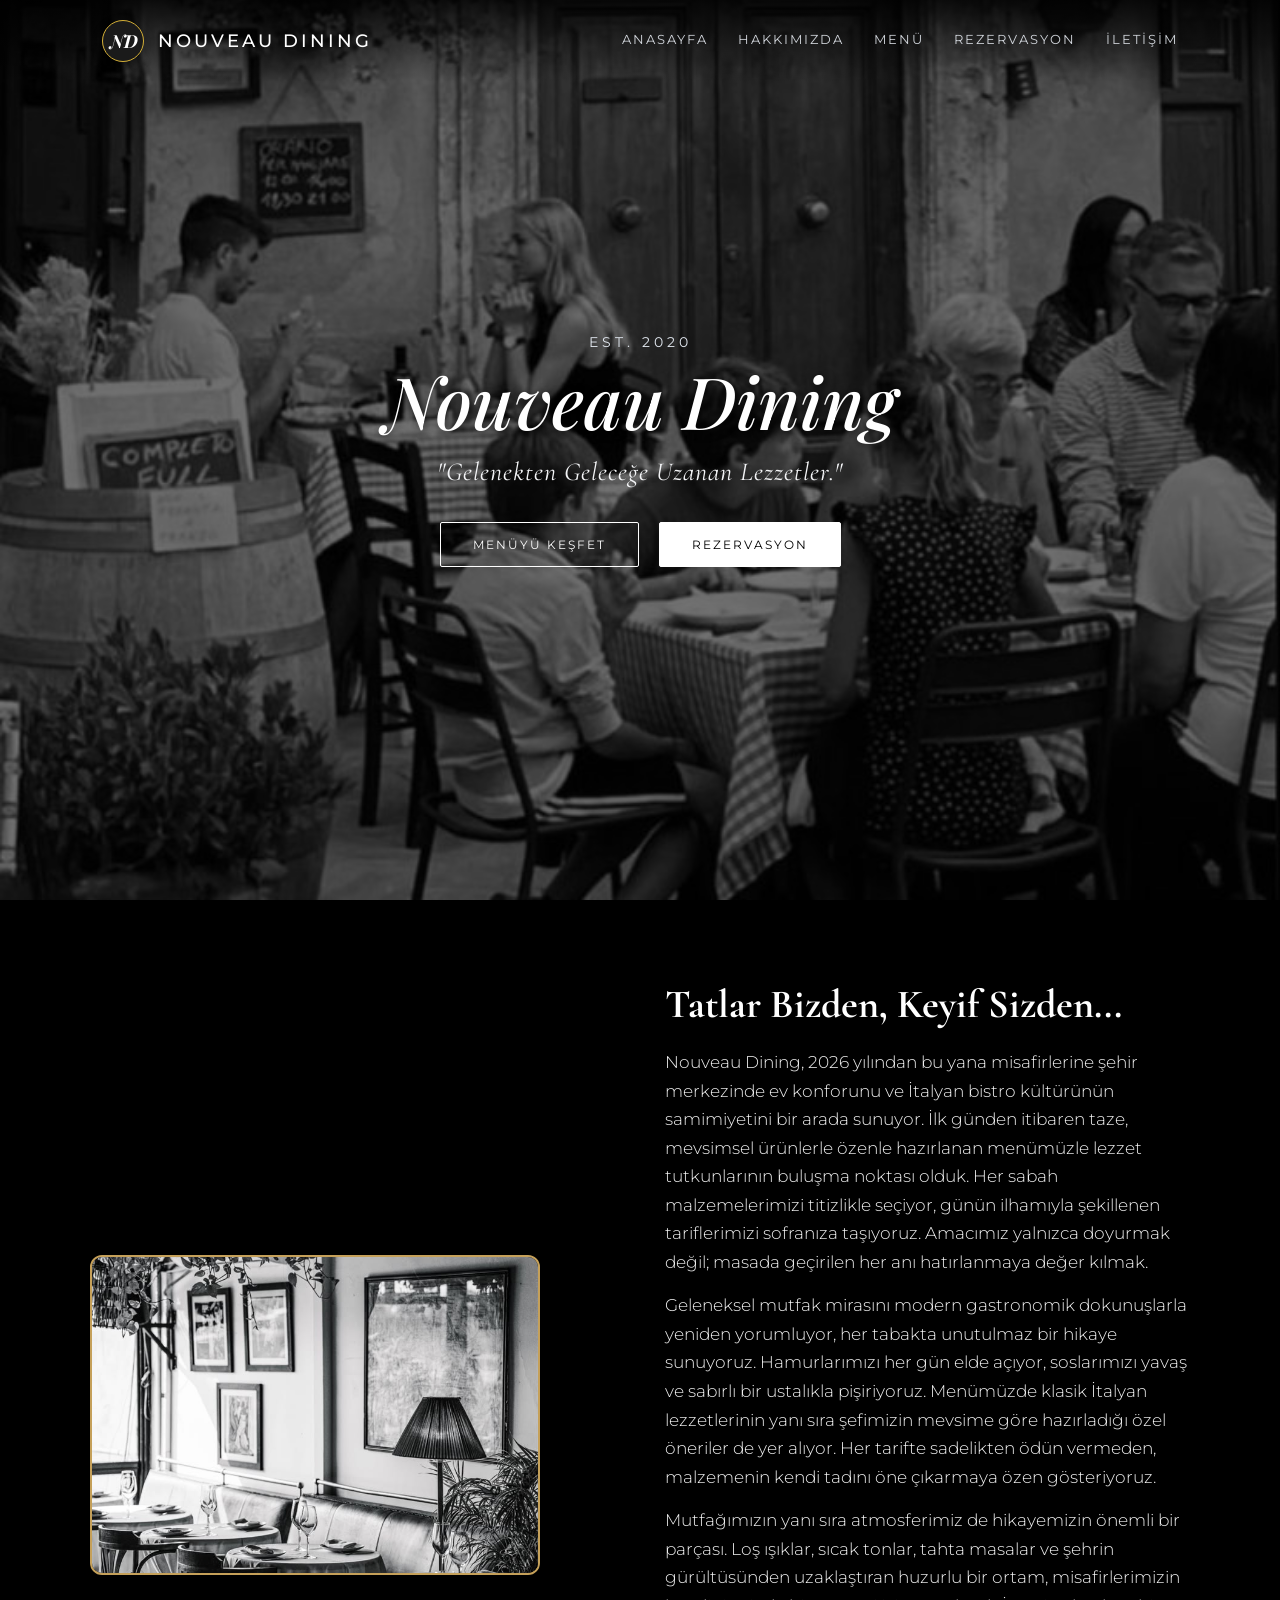
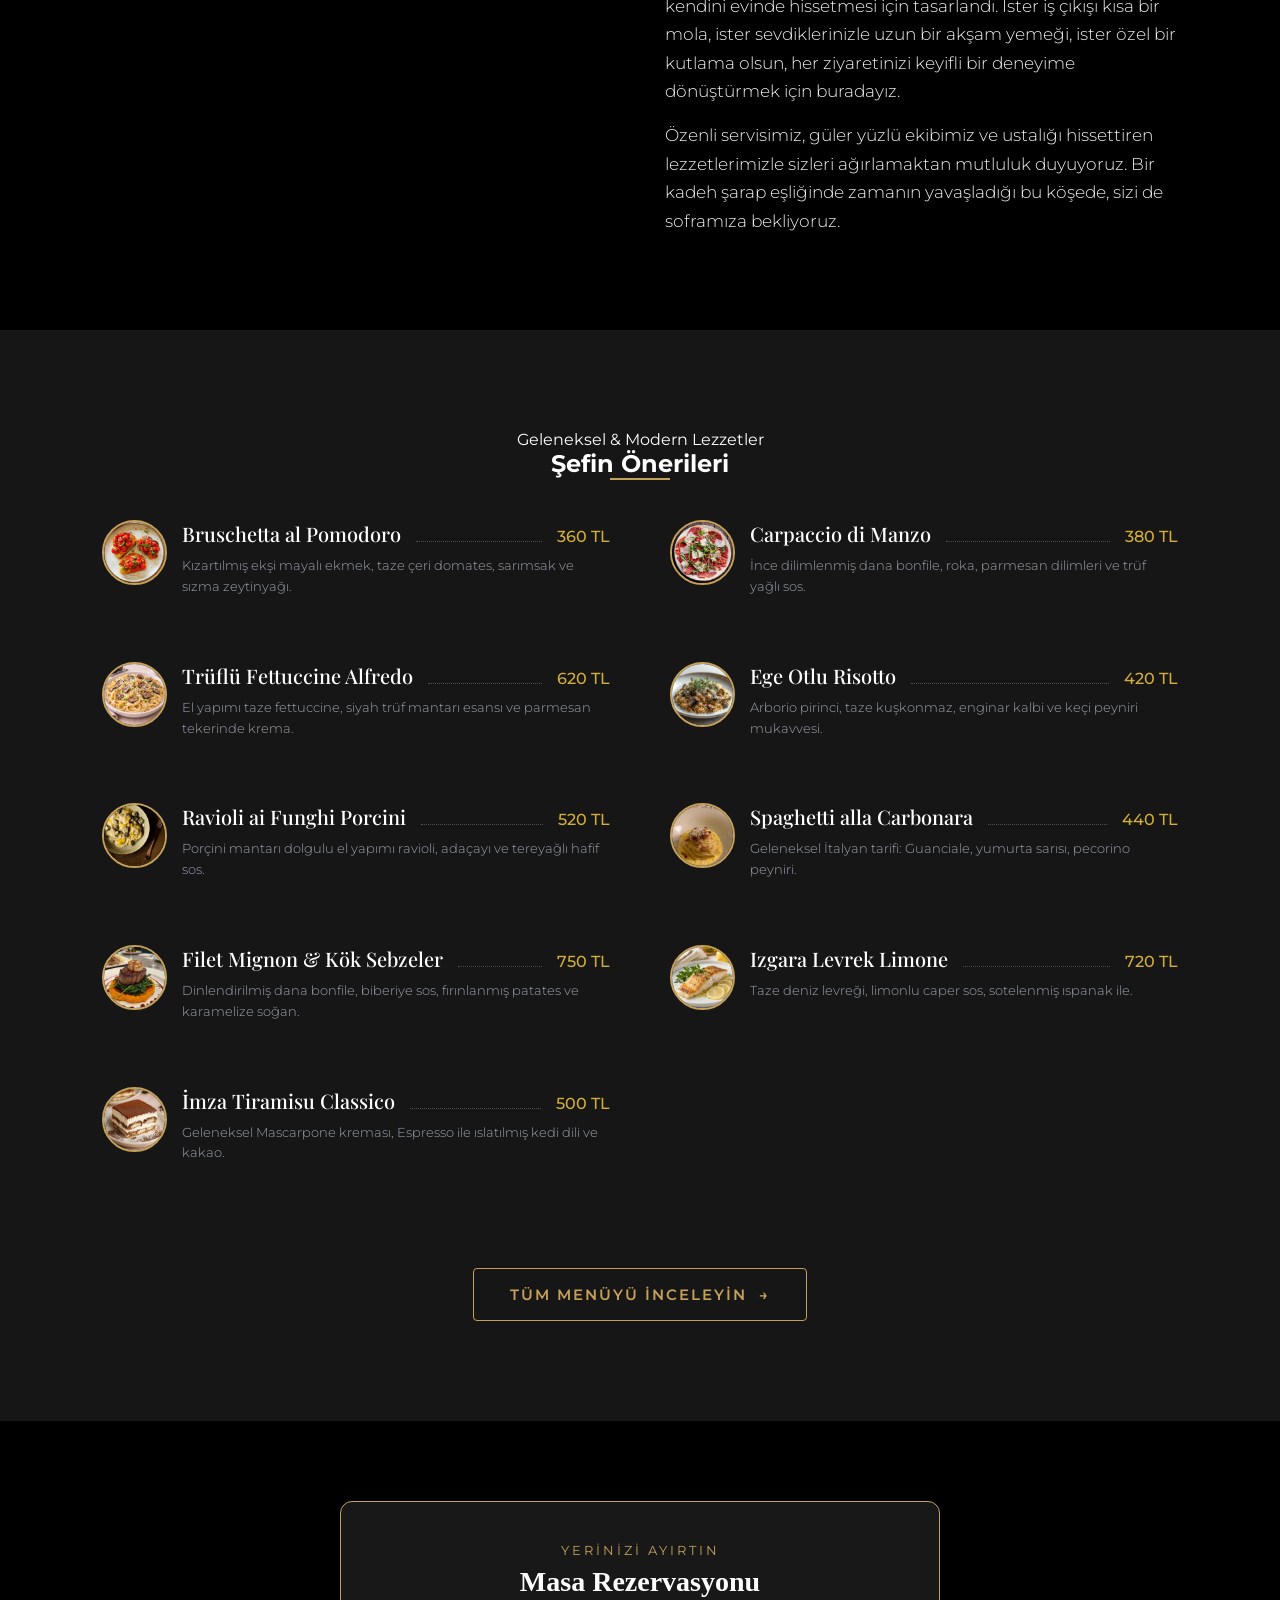
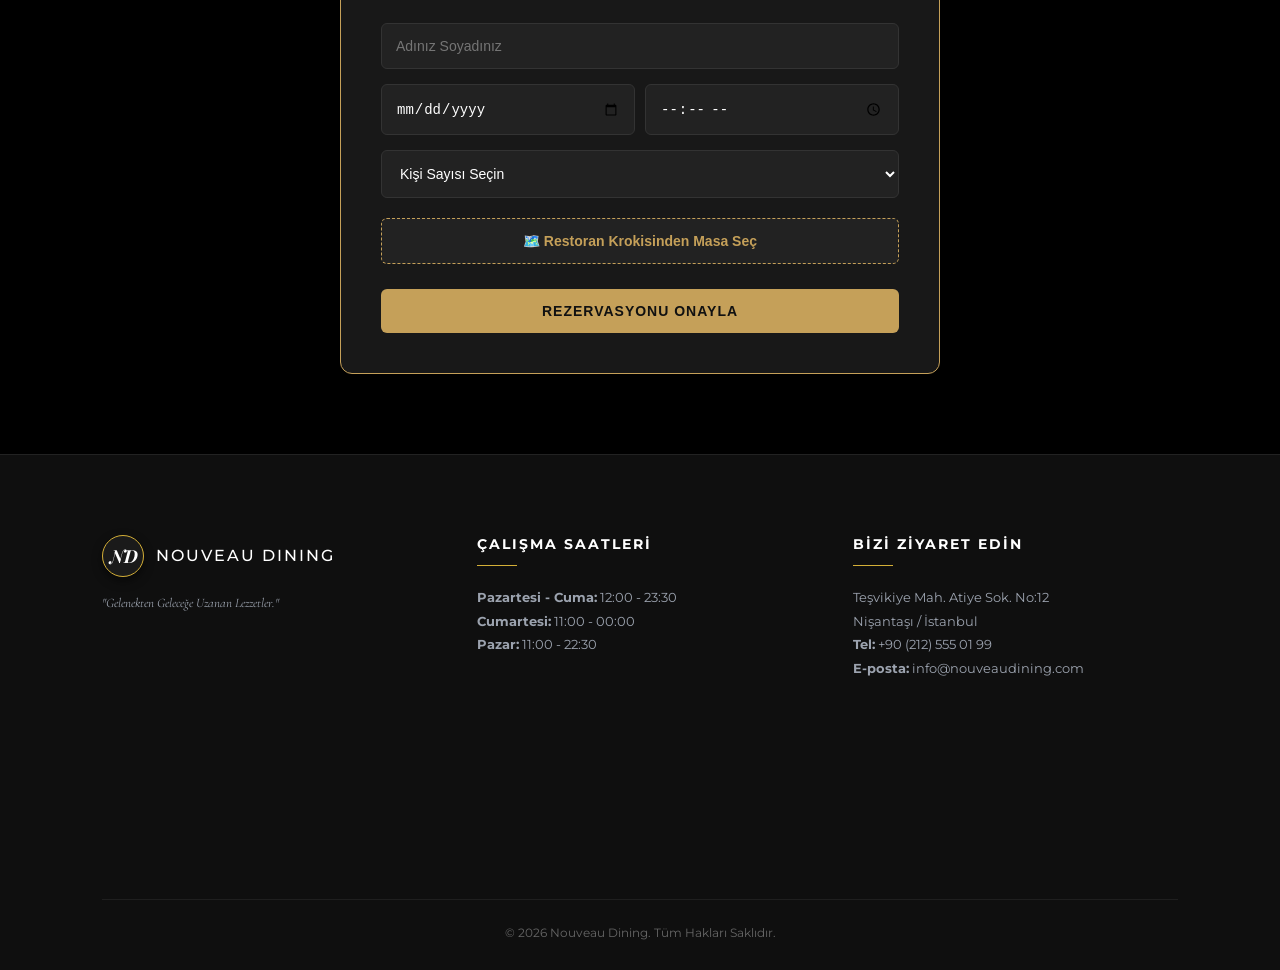
==== commit 4ca599d0: "yeni menü sayfası oluşturuldu" ====
--- a/index.html
+++ b/index.html
@@ -85,7 +85,7 @@
 <section id="menu" class="featured-menu-section">
     <div class="menu-container">
         <span class="sub-title" style="text-align: center; display: block;">Geleneksel & Modern Lezzetler</span>
-        <h2 class="section-title" style="text-align: center; color: #fff;">Seçkin Menümüz</h2>
+        <h2 class="section-title" style="text-align: center; color: #fff;">Şefin Önerileri</h2>
         <hr style="width: 60px; border: 1px solid #c5a059; margin: 0 auto 40px auto;">
 
         <div class="menu-grid">
@@ -201,7 +201,19 @@
                     <p class="item-desc">Geleneksel Mascarpone kreması, Espresso ile ıslatılmış kedi dili ve kakao.</p>
                 </div>
             </div>
-
+<!-- Yemek kartları burada bitiyor... -->
+      
+      <!-- DEVAM / TÜM MENÜYÜ İNCELEYİN BUTONU -->
+      <div class="view-full-menu-wrapper" style="text-align: center; margin-top: 40px; width: 100%;">
+        <a href="menu.html" class="btn-full-menu">
+          <span>Tüm Menüyü İnceleyin</span>
+          <i class="arrow-icon">→</i>
+        </a>
+      </div>
+
+    </div> <!-- 91. satırdaki menu-grid div'inin kapanışı -->
+  </div> <!-- 86. satırdaki menu-container div'inin kapanışı -->
+</section> <!-- 85. satırdaki section'ın kapanışı -->
         </div>
     </div>
 </section>
@@ -389,7 +401,7 @@
         </div>
     </dig
 <!-- JAVASCRIPT KODLARI -->
-    <script>
+    <scrıpt>
         var tempSelectedTable = "";
 
         function openMapModal() {
--- a/css/style.css
+++ b/css/style.css
@@ -91,7 +91,7 @@
     position: relative;
     width: 100%;
     height: 100vh;
-background-image: url('../assets/img/bg.jpg');
+    background-image: url('../assets/img/bg.jpg');
     background-size: cover;
     background-position: center bottom;
     background-repeat: no-repeat;
@@ -107,7 +107,7 @@
     left: 0;
     width: 100%;
     height: 100%;
-    background: rgba(0, 0, 0, 0.55); 
+    background: rgba(0, 0, 0, 0.55);
     z-index: 1;
 }
 
@@ -185,19 +185,21 @@
     color: #ffffff;
 }
 
-/* HİKAYEMİZ / HAKKIMIZDA BÖLÜMÜ */
+/* HİKAYEMİZ / HAKKIMIZDA BÖLÜMÜ (Siyah tema, sabit boyutlu görsel) */
 .about-section {
-    padding: 100px 8%;
-    background-color: #ffffff;
-    color: #1a1a1a;
+    background-color: #121212;
+    color: #ffffff;
+    padding: 100px 20px;
 }
 
 .about-container {
-    display: flex;
-    align-items: center;
-    gap: 60px;
     max-width: 1200px;
     margin: 0 auto;
+    display: flex;
+    align-items: center;
+    gap: 50px;
+    flex-wrap: wrap;
+    justify-content: center;
 }
 
 .about-image {
@@ -205,30 +207,31 @@
 }
 
 .about-image img {
-    width: 100%;
-    height: 480px;
+    width: 450px;
+    height: 320px;
     object-fit: cover;
-    box-shadow: 0 10px 30px rgba(0,0,0,0.08);
+    border-radius: 12px;
+    border: 2px solid #c5a059;
 }
 
 .about-content {
     flex: 1;
+    min-width: 300px;
 }
 
 .about-content h2 {
-    font-family: 'Playfair Display', serif;
-    font-size: 42px;
-    font-weight: 600;
-    color: #1a1a1a;
-    margin-bottom: 25px;
+    color: #ffffff;
+    font-family: 'Cormorant Garamond', serif;
+    font-size: 2.5rem;
+    margin-bottom: 20px;
     line-height: 1.2;
 }
 
 .about-content p {
-    font-size: 15px;
-    line-height: 1.8;
-    color: #555555;
-    margin-bottom: 18px;
+    color: #cccccc;
+    font-size: 1.05rem;
+    line-height: 1.6;
+    margin-bottom: 15px;
     font-weight: 300;
 }
 
@@ -315,6 +318,27 @@
     line-height: 1.6;
     color: #9ca3af;
     font-weight: 300;
+}
+
+/* MENÜ GÖRSELLERİ (küçük yuvarlak) */
+.menu-item-with-img {
+    display: flex;
+    align-items: center;
+    gap: 15px;
+    margin-bottom: 25px;
+}
+
+.menu-item-img {
+    width: 65px;
+    height: 65px;
+    border-radius: 50%;
+    object-fit: cover;
+    border: 2px solid #c5a059;
+    flex-shrink: 0;
+}
+
+.menu-item-content {
+    flex-grow: 1;
 }
 
 /* REZERVASYON BÖLÜMÜ */
@@ -502,6 +526,117 @@
     color: #666666;
 }
 
+/* TÜM MENÜYÜ İNCELEYİN BUTONU (INDEX.HTML) */
+.view-full-menu-wrapper {
+    text-align: center;
+    margin-top: 45px;
+    width: 100%;
+}
+
+.btn-full-menu {
+    display: inline-flex;
+    align-items: center;
+    gap: 12px;
+    padding: 16px 36px;
+    border: 1.5px solid #c5a059;
+    background: transparent;
+    color: #c5a059;
+    font-size: 0.95rem;
+    text-transform: uppercase;
+    letter-spacing: 2px;
+    text-decoration: none;
+    font-weight: 600;
+    border-radius: 4px;
+    transition: all 0.3s ease;
+}
+
+.btn-full-menu:hover {
+    background: #c5a059;
+    color: #121212;
+    box-shadow: 0 4px 20px rgba(197, 160, 89, 0.3);
+}
+
+.btn-full-menu .arrow-icon {
+    font-style: normal;
+    transition: transform 0.3s ease;
+}
+
+.btn-full-menu:hover .arrow-icon {
+    transform: translateX(6px);
+}
+
+/* MENU.HTML İÇİN ÖZEL STİLLER */
+.menu-page {
+    background-color: #121212;
+    color: #ffffff;
+}
+
+.full-menu-nav {
+    position: sticky;
+    top: 0;
+    z-index: 100;
+    background: rgba(0, 0, 0, 0.9);
+    backdrop-filter: blur(10px);
+    border-bottom: 1px solid rgba(212, 175, 55, 0.3);
+    padding: 15px 0;
+}
+
+.full-menu-nav .nav-container {
+    display: flex;
+    justify-content: center;
+    gap: 20px;
+    overflow-x: auto;
+    white-space: nowrap;
+}
+
+.full-menu-nav a {
+    color: #a0a0a0;
+    text-decoration: none;
+    font-size: 0.85rem;
+    text-transform: uppercase;
+    letter-spacing: 1.5px;
+    transition: color 0.3s;
+}
+
+.full-menu-nav a:hover {
+    color: #d4af37;
+}
+
+.menu-group {
+    margin-bottom: 60px;
+}
+
+.category-title {
+    color: #d4af37;
+    font-family: 'Playfair Display', serif;
+    font-size: 1.6rem;
+    margin-bottom: 25px;
+    border-bottom: 1px solid rgba(212, 175, 55, 0.2);
+    padding-bottom: 10px;
+}
+
+.menu-item-text {
+    display: flex;
+    flex-direction: column;
+    margin-bottom: 15px;
+}
+
+.badge {
+    font-size: 0.65rem;
+    border: 1px solid #d4af37;
+    color: #d4af37;
+    padding: 2px 6px;
+    border-radius: 3px;
+    margin-left: 8px;
+    vertical-align: middle;
+}
+
+.badge.gold {
+    background-color: #d4af37;
+    color: #000;
+    font-weight: bold;
+}
+
 /* MOBİL UYUMLULUK */
 @media (max-width: 900px) {
     .about-container {
@@ -521,86 +656,136 @@
         grid-template-columns: 1fr;
     }
 }
-/* Menü Görselleri ve Yapı Tasarımı */
+/* ===== MENÜ SAYFASI: CANLILIK ===== */
+
+/* Üstteki kategori linklerini gizle */
+.menu-page .full-menu-nav,
+.menu-page a[href^="#"] {
+    display: none;
+}
+
+/* Hafif altın ışımalı arka plan */
+.menu-page {
+    background:
+        radial-gradient(circle at 15% 0%, rgba(212, 175, 55, 0.14), transparent 45%),
+        radial-gradient(circle at 90% 55%, rgba(197, 160, 89, 0.09), transparent 40%),
+        #121212;
+    background-attachment: fixed;
+}
+
+/* Başlıklar: italik + altın parıltı animasyonu */
+.menu-page .section-header h2,
+.menu-page .category-title {
+    font-style: italic;
+    background: linear-gradient(90deg, #ffffff, #d4af37, #ffffff);
+    background-size: 200% auto;
+    -webkit-background-clip: text;
+    background-clip: text;
+    -webkit-text-fill-color: transparent;
+    animation: shine 6s linear infinite;
+}
+
+@keyframes shine {
+    to { background-position: 200% center; }
+}
+
+/* Bölümler arası nefes alanı */
+.menu-page .section-header {
+    margin: 90px 0 50px;
+}
+
+/* Yemek kartları: italik yazılar + hover efekti */
+.menu-page .menu-item,
+.menu-page .menu-item-with-img {
+    padding: 18px 22px;
+    border-left: 2px solid transparent;
+    border-radius: 4px;
+    transition: all 0.35s ease;
+    animation: fadeUp 0.9s ease both;
+}
+
+.menu-page .menu-item:hover,
+.menu-page .menu-item-with-img:hover {
+    transform: translateY(-5px);
+    border-left-color: #d4af37;
+    background: rgba(212, 175, 55, 0.06);
+    box-shadow: 0 12px 30px rgba(0, 0, 0, 0.4);
+}
+
+.menu-page .item-title {
+    font-style: italic;
+    font-size: 22px;
+    transition: color 0.3s ease;
+}
+
+.menu-page .menu-item:hover .item-title {
+    color: #d4af37;
+}
+
+.menu-page .item-desc {
+    font-family: 'Cormorant Garamond', serif;
+    font-style: italic;
+    font-size: 17px;
+    color: #b8b8b8;
+}
+
+.menu-page .item-price {
+    font-style: italic;
+    font-size: 18px;
+}
+
+/* Kartlar sırayla belirsin */
+.menu-page .menu-item:nth-child(2) { animation-delay: 0.1s; }
+.menu-page .menu-item:nth-child(3) { animation-delay: 0.2s; }
+.menu-page .menu-item:nth-child(4) { animation-delay: 0.3s; }
+
+@keyframes fadeUp {
+    from { opacity: 0; transform: translateY(26px); }
+    to   { opacity: 1; transform: translateY(0); }
+}
+
+/* Hareketi sevmeyenler için */
+@media (prefers-reduced-motion: reduce) {
+    .menu-page * { animation: none !important; transition: none !important; }
+}/* MENÜ SAYFASI BAŞLIK ALANI: ortalı */
+.menu-page header {
+    text-align: center;
+    padding: 90px 20px 30px;
+}
+
+.menu-page header h1 {
+    font-family: 'Playfair Display', serif;
+    font-style: italic;
+    font-weight: 500;
+    font-size: 58px;
+    letter-spacing: 4px;
+    margin: 8px 0 12px;
+    background: linear-gradient(90deg, #ffffff, #d4af37, #ffffff);
+    background-size: 200% auto;
+    -webkit-background-clip: text;
+    background-clip: text;
+    -webkit-text-fill-color: transparent;
+    animation: shine 6s linear infinite;
+}
+
+/* "EST. 2020" ve "La Carta Completa" satırları */
+.menu-page header > *:not(h1):not(nav) {
+    display: block;
+    font-family: 'Cormorant Garamond', serif;
+    font-style: italic;
+    font-size: 20px;
+    letter-spacing: 3px;
+    color: #d4af37;
+}
+/* Buton grid'in tamamını kaplasın, ortada dursun */
+.view-full-menu-wrapper {
+    grid-column: 1 / -1;
+}
+
+/* Resimler ve yazılar üstten hizalansın */
 .menu-item-with-img {
-    display: flex;
-    align-items: center;
-    gap: 15px;
-    margin-bottom: 25px;
-}
-
-.menu-item-img {
-    width: 65px;
-    height: 65px;
-    border-radius: 50%;
-    object-fit: cover;
-    border: 2px solid #c5a059; /* Altın sarısı çerçeve */
-    flex-shrink: 0;
-}
-
-.menu-item-content {
-    flex-grow: 1;
-}
-/* Menü Görsellerini Küçük Yuvarlak Yapma */
-.menu-item-with-img {
-    display: flex;
-    align-items: center;
-    gap: 15px;
-    margin-bottom: 25px;
-}
-
-.menu-item-img {
-    width: 65px;
-    height: 65px;
-    border-radius: 50%;
-    object-fit: cover;
-    border: 2px solid #c5a059; /* Altın sarısı şık çerçeve */
-    flex-shrink: 0;
-}
-
-.menu-item-content {
-    flex-grow: 1;
-}
-/* Hakkımızda Bölümü - Siyah Tema ve Sabit Boyutlu Görsel */
-.about-section {
-    background-color: #121212;
-    color: #ffffff;
-    padding: 100px 20px;
-}
-
-.about-container {
-    max-width: 1200px;
-    margin: 0 auto;
-    display: flex;
-    align-items: center;
-    gap: 50px;
-    flex-wrap: wrap;
-    justify-content: center;
-}
-
-.about-image img {
-    width: 450px;
-    height: 320px;
-    object-fit: cover;
-    border-radius: 12px;
-    border: 2px solid #c5a059;
-}
-
-.about-content {
-    flex: 1;
-    min-width: 300px;
-}
-
-.about-content h2 {
-    color: #ffffff;
-    font-family: 'Cormorant Garamond', serif;
-    font-size: 2.5rem;
-    margin-bottom: 20px;
-}
-
-.about-content p {
-    color: #cccccc;
-    font-size: 1.05rem;
-    line-height: 1.6;
-    margin-bottom: 15px;
-}
+    align-items: flex-start;
+}
+.menu-page .section-subtitle {
+    display: none;
+}
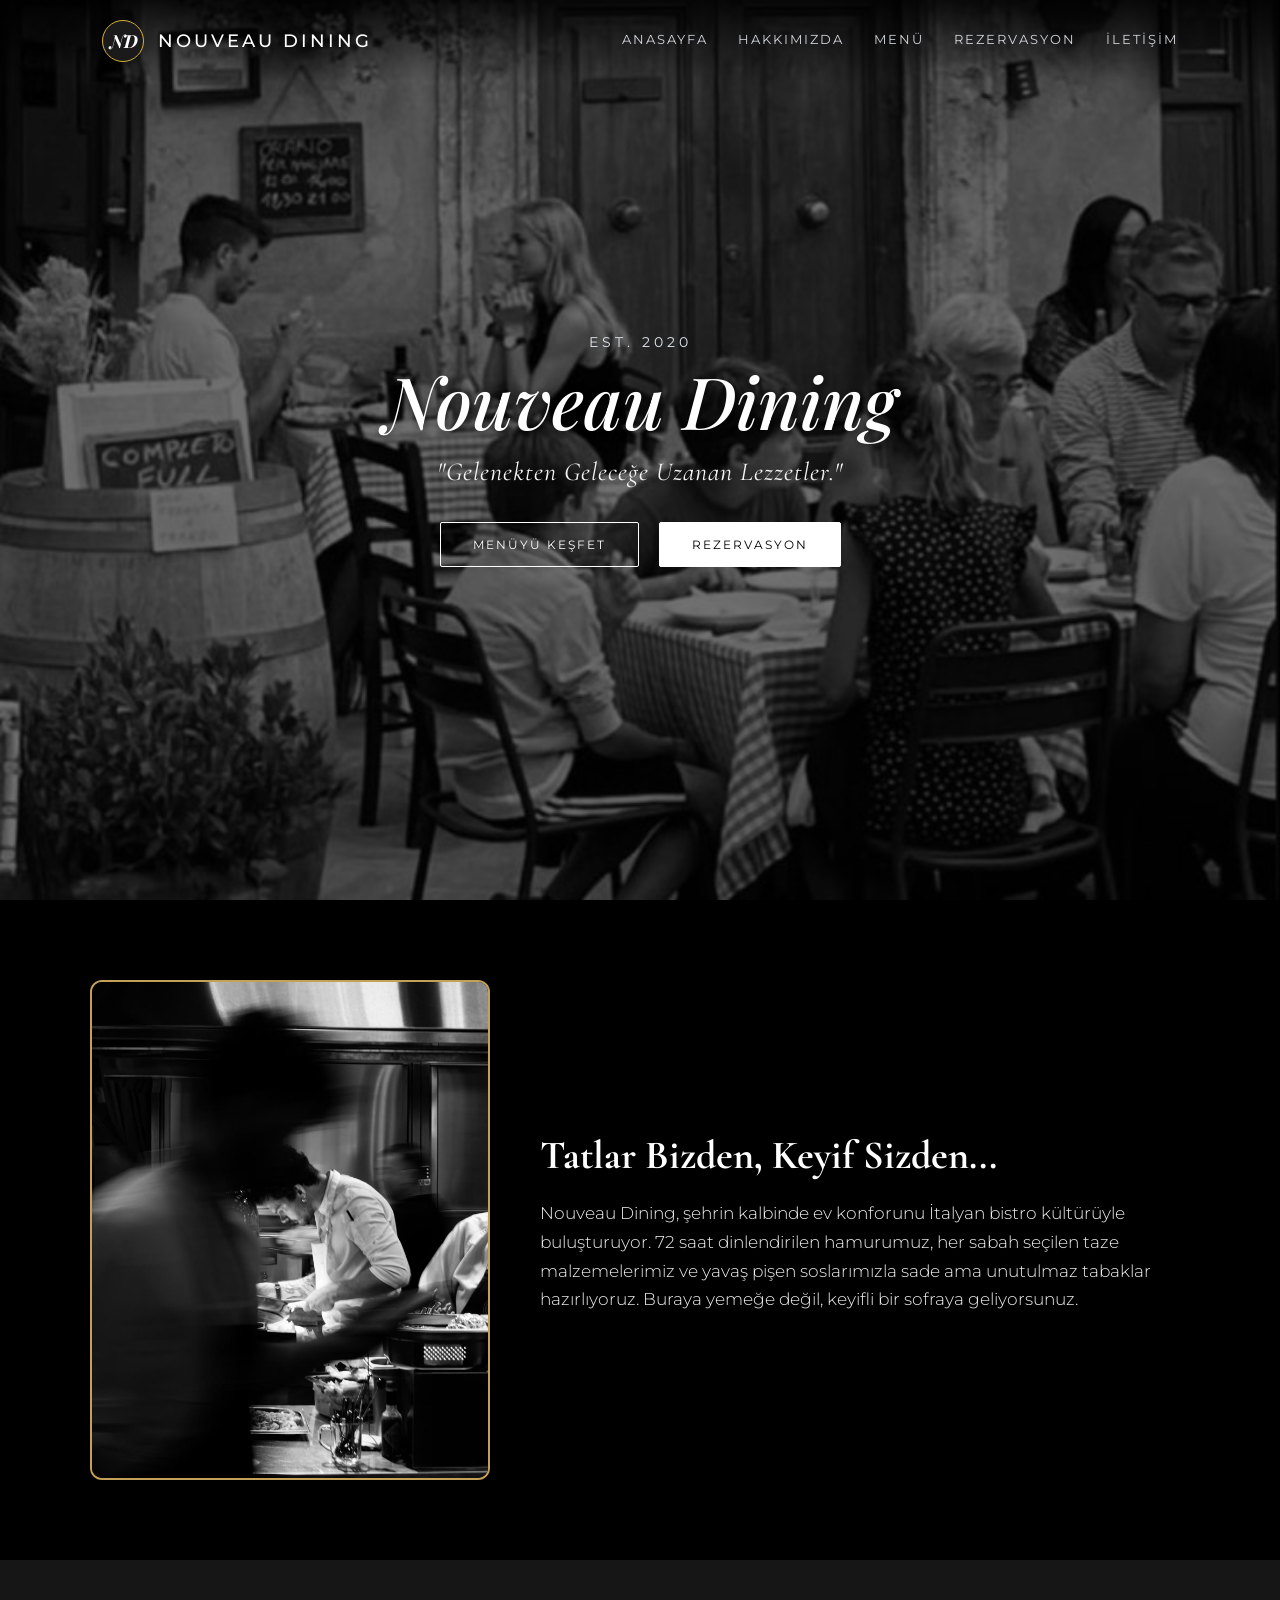
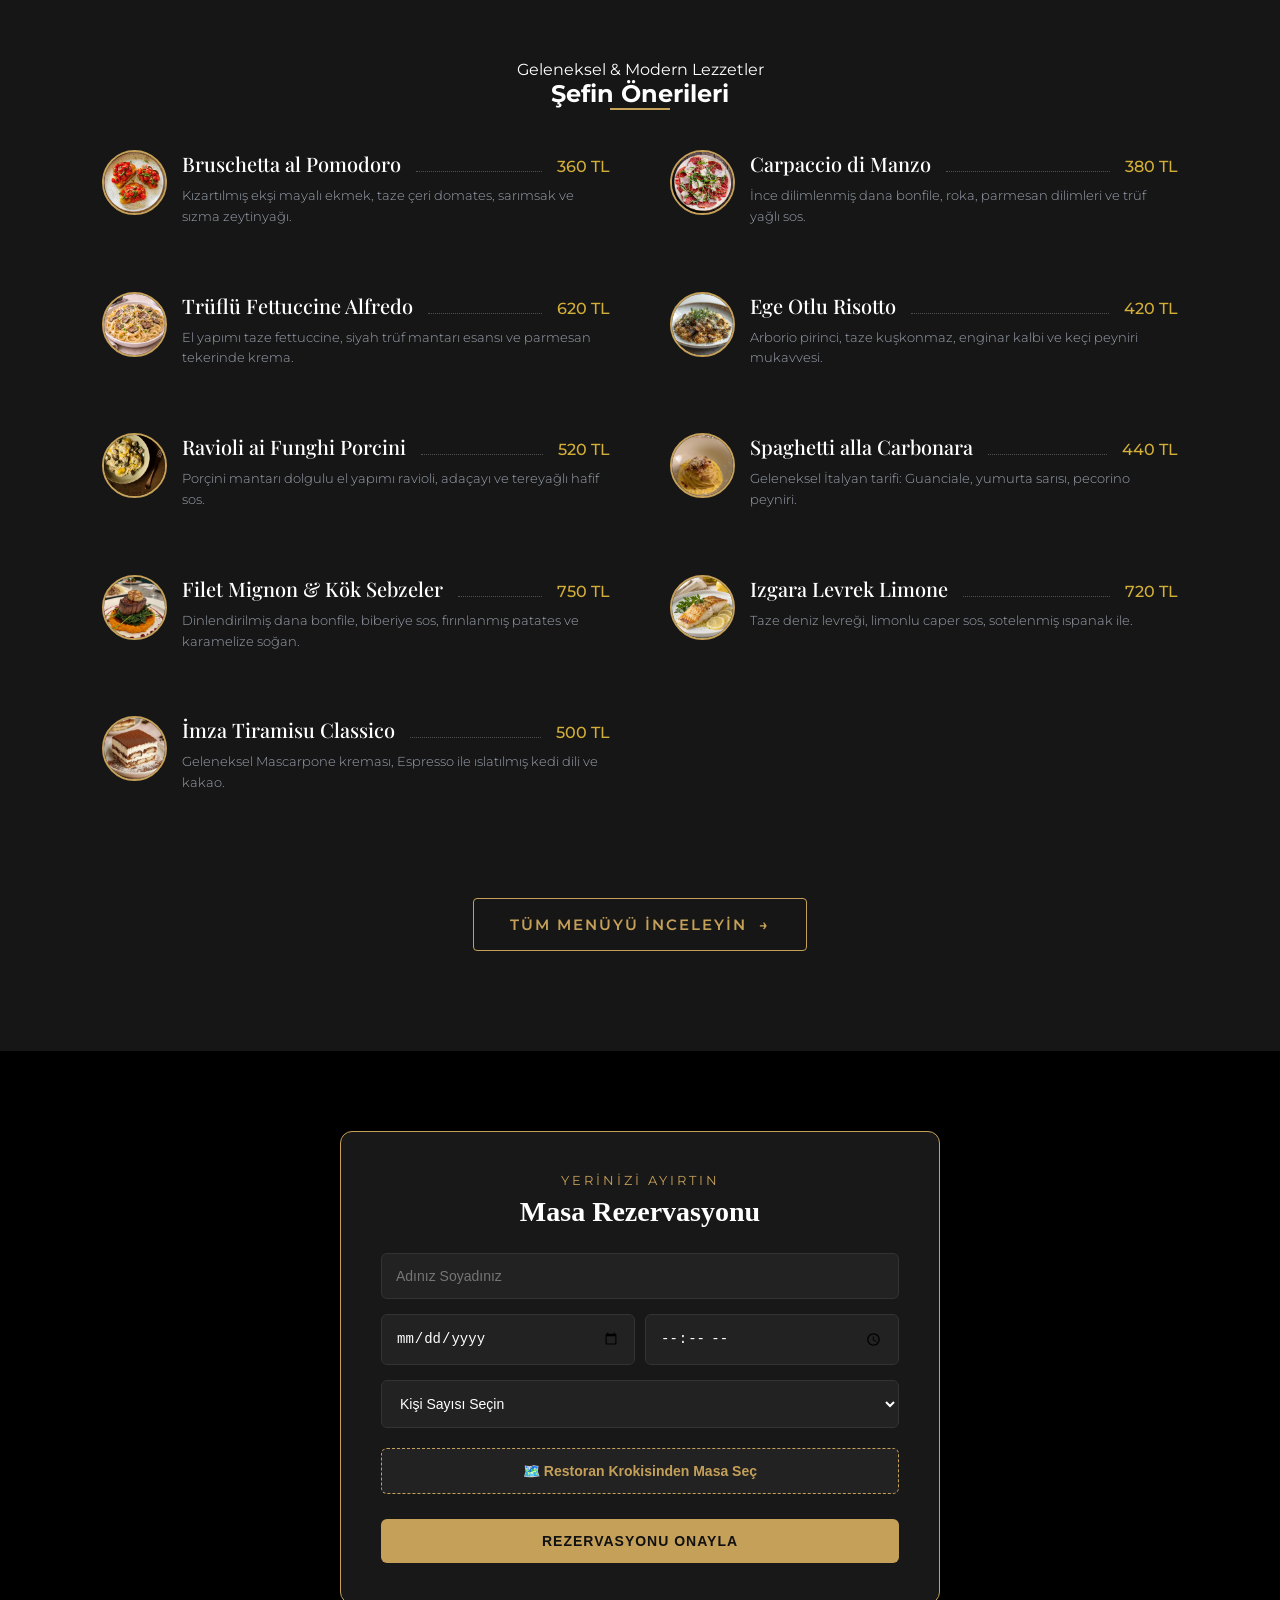
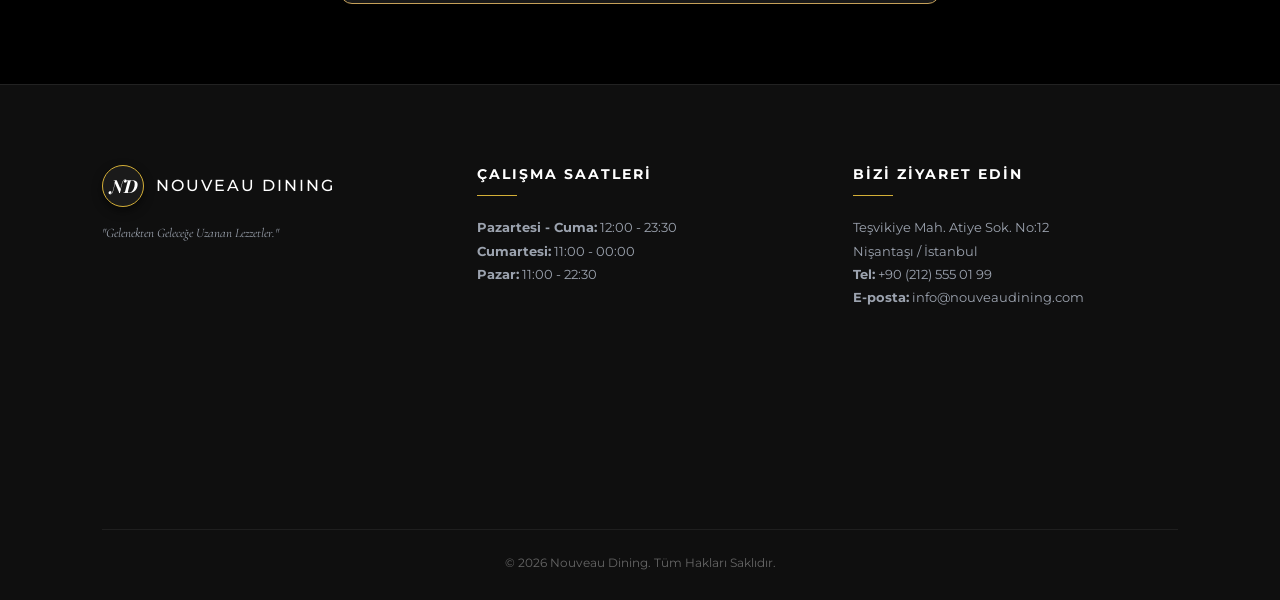
==== commit f2c9b4bc: "Hakkımızda bölümünde fotoğraf ve paragrafta değişiklikler yapıldı." ====
--- a/index.html
+++ b/index.html
@@ -58,23 +58,14 @@
 <section id="hakkimizda" class="about-section" style="background-color: #000000; color: #ffffff; padding: 80px 20px; width: 100%; box-sizing: border-box;">
     <div class="about-container" style="max-width: 1100px; margin: 0 auto; background-color: #000000; display: flex; align-items: center; justify-content: center; gap: 50px; flex-wrap: wrap;">
         
-        <div class="about-image">
-            <img src="assets/img/about-img.jpg" alt="Nouveau Dining İtalyan Bistro Atmosfer" style="width: 450px; height: 320px; object-fit: cover; border-radius: 12px; border: 2px solid #c5a059; display: block;">
-        </div>
+       <div class="about-image">
+  <img src="assets/img/hakkimizda.jpg" alt="Nouveau Dining teras">
+</div>
 
         <div class="about-content" style="flex: 1; min-width: 300px;">
             <h2 style="color: #ffffff; font-family: 'Cormorant Garamond', serif; font-size: 2.5rem; margin-bottom: 20px;">Tatlar Bizden, Keyif Sizden...</h2>
             <p style="color: #f0f0f0; font-size: 1.05rem; line-height: 1.7; margin-bottom: 15px;">
-    Nouveau Dining, 2026 yılından bu yana misafirlerine şehir merkezinde ev konforunu ve İtalyan bistro kültürünün samimiyetini bir arada sunuyor. İlk günden itibaren taze, mevsimsel ürünlerle özenle hazırlanan menümüzle lezzet tutkunlarının buluşma noktası olduk. Her sabah malzemelerimizi titizlikle seçiyor, günün ilhamıyla şekillenen tariflerimizi sofranıza taşıyoruz. Amacımız yalnızca doyurmak değil; masada geçirilen her anı hatırlanmaya değer kılmak.
-</p>
-<p style="color: #f0f0f0; font-size: 1.05rem; line-height: 1.7; margin-bottom: 15px;">
-    Geleneksel mutfak mirasını modern gastronomik dokunuşlarla yeniden yorumluyor, her tabakta unutulmaz bir hikaye sunuyoruz. Hamurlarımızı her gün elde açıyor, soslarımızı yavaş ve sabırlı bir ustalıkla pişiriyoruz. Menümüzde klasik İtalyan lezzetlerinin yanı sıra şefimizin mevsime göre hazırladığı özel öneriler de yer alıyor. Her tarifte sadelikten ödün vermeden, malzemenin kendi tadını öne çıkarmaya özen gösteriyoruz.
-</p>
-<p style="color: #f0f0f0; font-size: 1.05rem; line-height: 1.7; margin-bottom: 15px;">
-    Mutfağımızın yanı sıra atmosferimiz de hikayemizin önemli bir parçası. Loş ışıklar, sıcak tonlar, tahta masalar ve şehrin gürültüsünden uzaklaştıran huzurlu bir ortam, misafirlerimizin kendini evinde hissetmesi için tasarlandı. İster iş çıkışı kısa bir mola, ister sevdiklerinizle uzun bir akşam yemeği, ister özel bir kutlama olsun, her ziyaretinizi keyifli bir deneyime dönüştürmek için buradayız.
-</p>
-<p style="color: #f0f0f0; font-size: 1.05rem; line-height: 1.7;">
-    Özenli servisimiz, güler yüzlü ekibimiz ve ustalığı hissettiren lezzetlerimizle sizleri ağırlamaktan mutluluk duyuyoruz. Bir kadeh şarap eşliğinde zamanın yavaşladığı bu köşede, sizi de soframıza bekliyoruz.
+  Nouveau Dining, şehrin kalbinde ev konforunu İtalyan bistro kültürüyle buluşturuyor. 72 saat dinlendirilen hamurumuz, her sabah seçilen taze malzemelerimiz ve yavaş pişen soslarımızla sade ama unutulmaz tabaklar hazırlıyoruz. Buraya yemeğe değil, keyifli bir sofraya geliyorsunuz.
 </p>
         </div>
 
--- a/css/style.css
+++ b/css/style.css
@@ -202,17 +202,7 @@
     justify-content: center;
 }
 
-.about-image {
-    flex: 1;
-}
-
-.about-image img {
-    width: 450px;
-    height: 320px;
-    object-fit: cover;
-    border-radius: 12px;
-    border: 2px solid #c5a059;
-}
+
 
 .about-content {
     flex: 1;
@@ -788,4 +778,28 @@
 }
 .menu-page .section-subtitle {
     display: none;
+}
+.about-image {
+    flex: 0 0 auto;
+}
+
+.about-image img {
+    display: block;
+    width: 100%;
+    max-width: 400px;
+    height: auto;
+    aspect-ratio: 4 / 5;
+    object-fit: cover;
+    object-position: center 60%;
+    border-radius: 12px;
+    border: 2px solid #c5a059;
+    box-shadow: 0 20px 45px rgba(0, 0, 0, 0.5);
+}
+
+@media (max-width: 900px) {
+    .about-image { width: 100%; }
+    .about-image img {
+        max-width: 100%;
+        aspect-ratio: 4 / 3;
+    }
 }
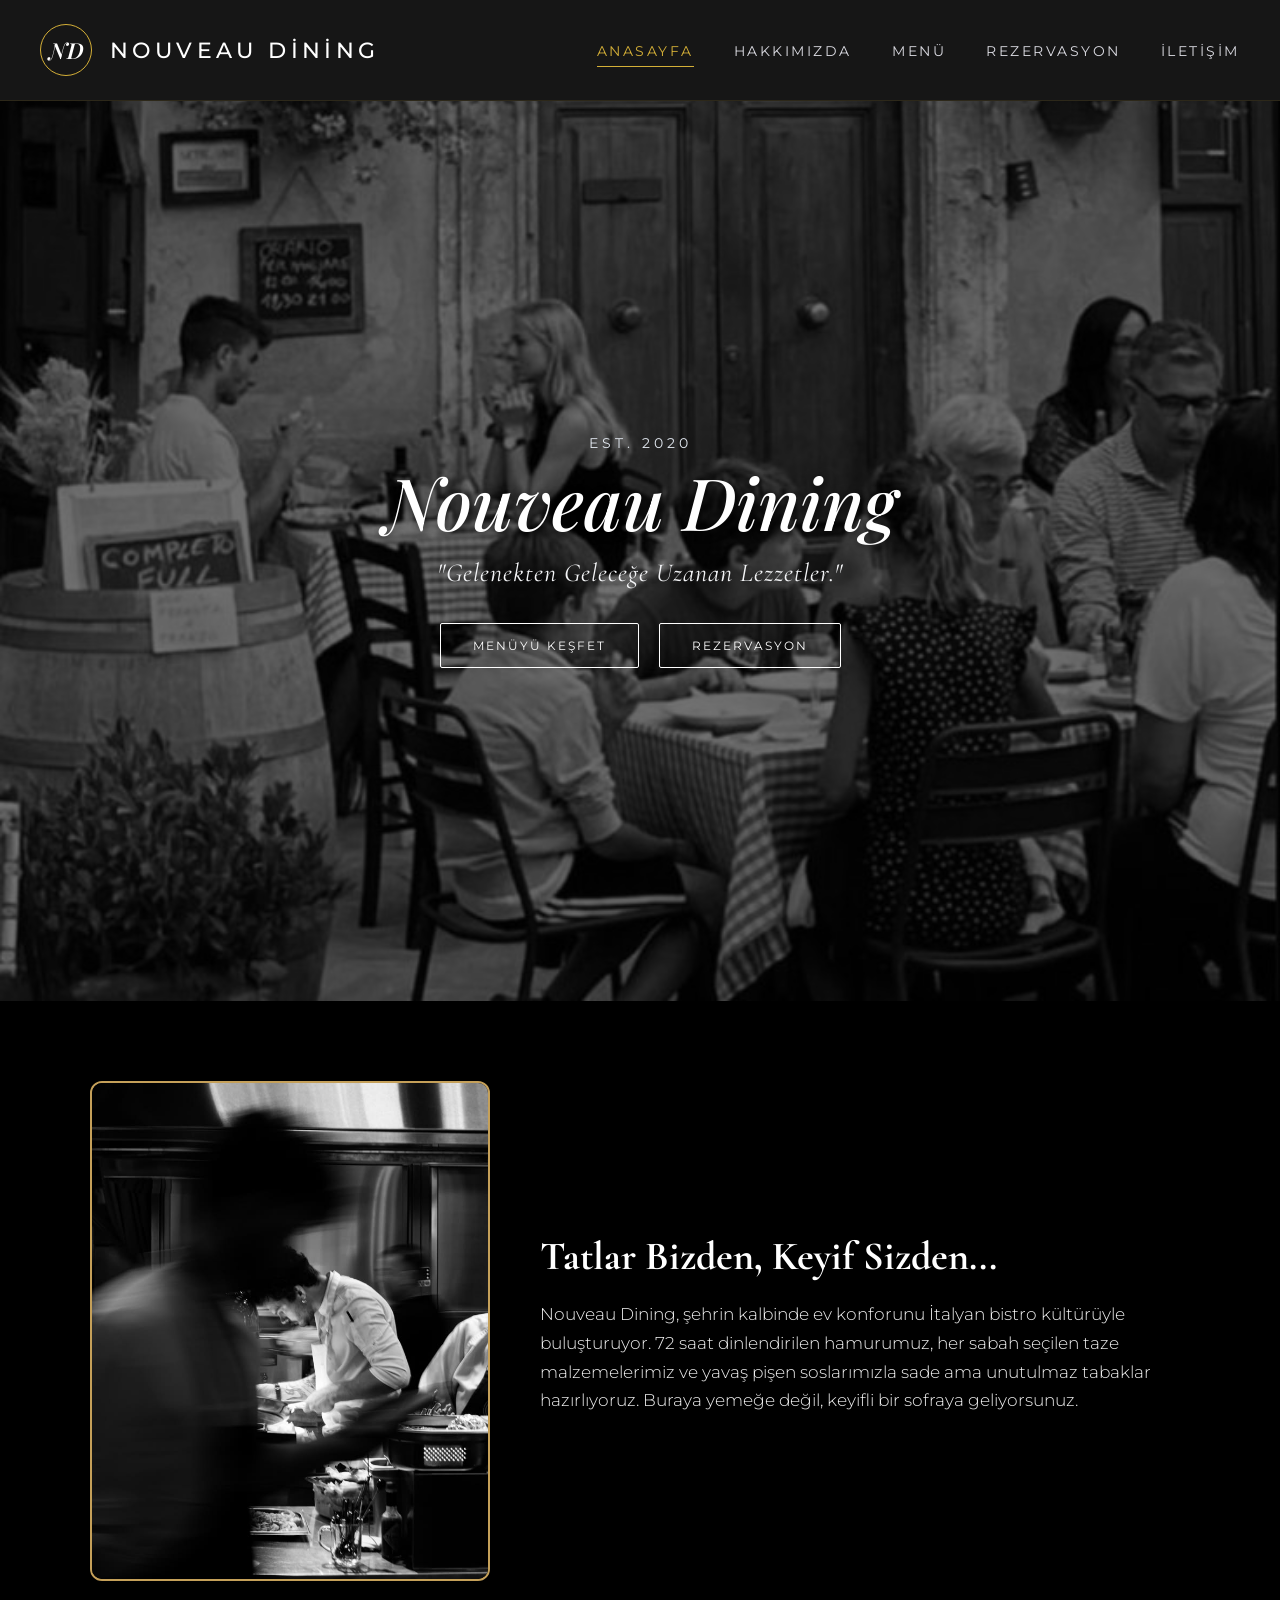
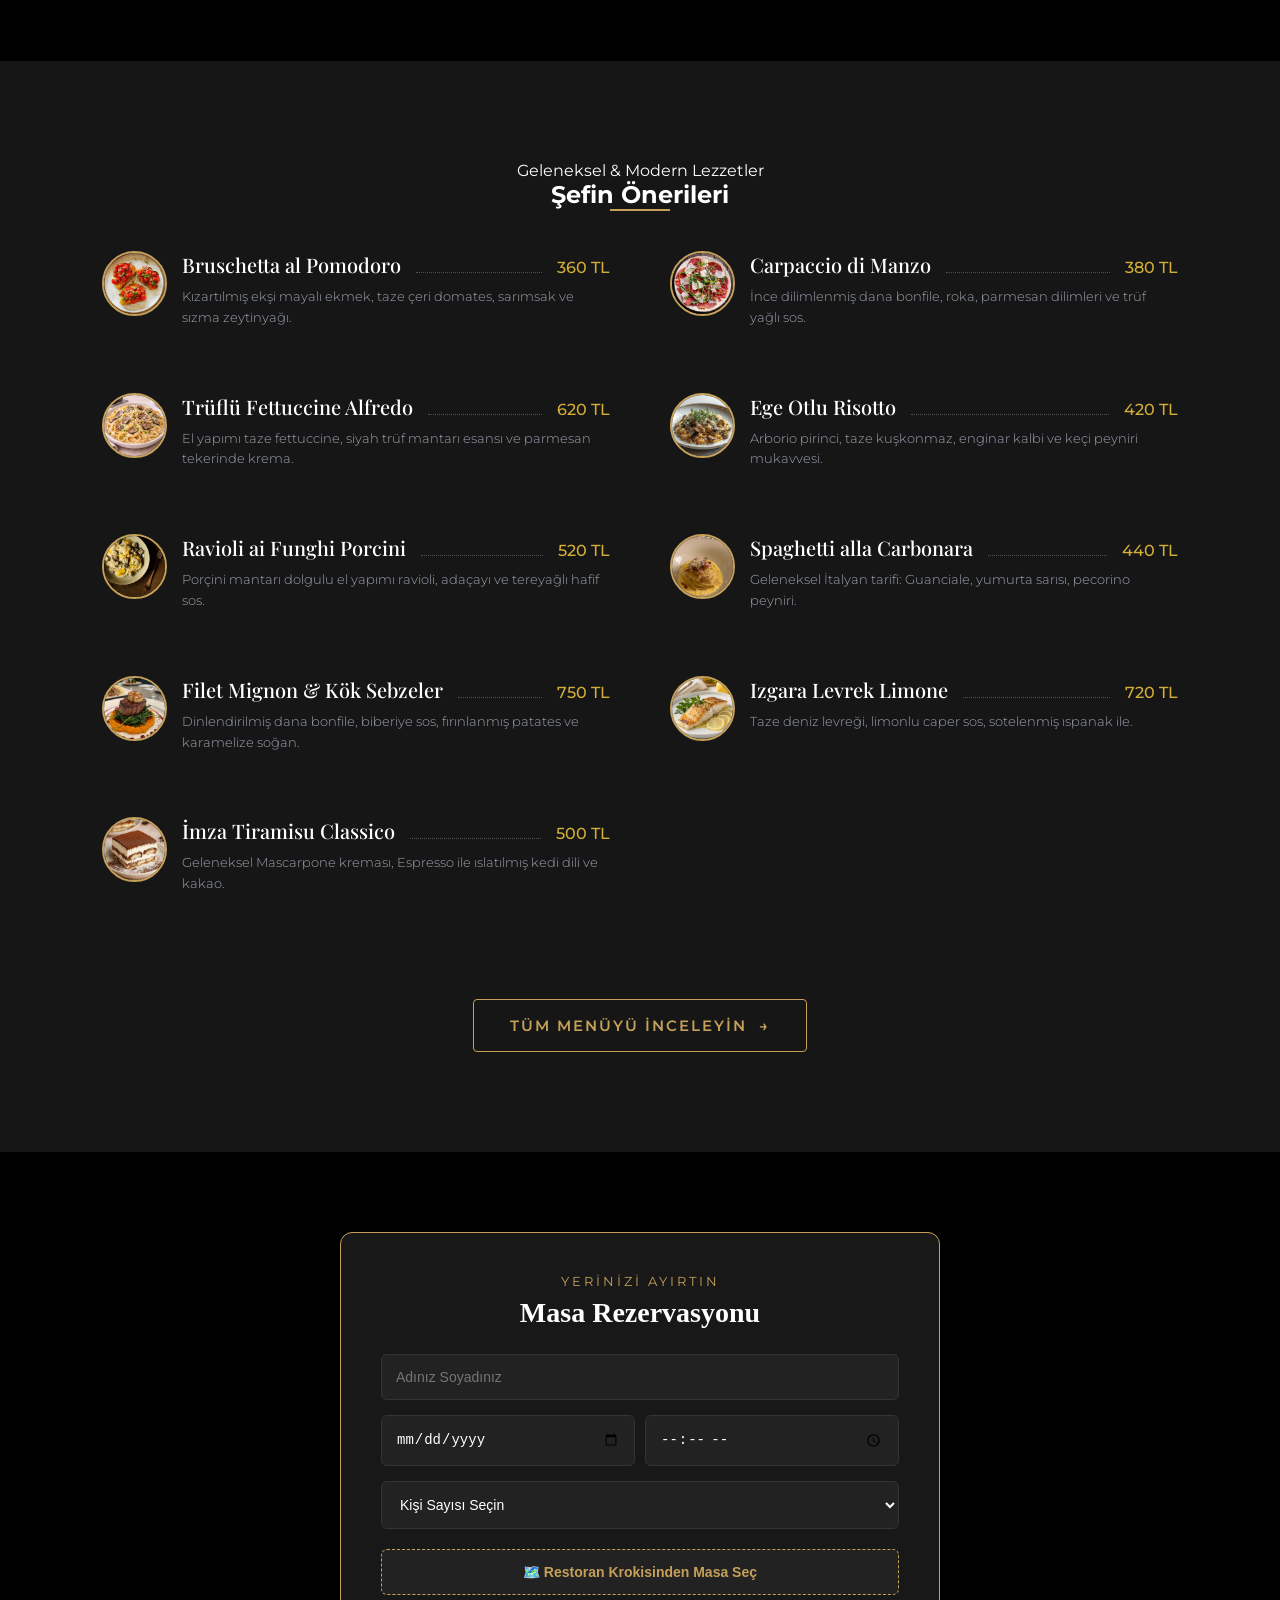
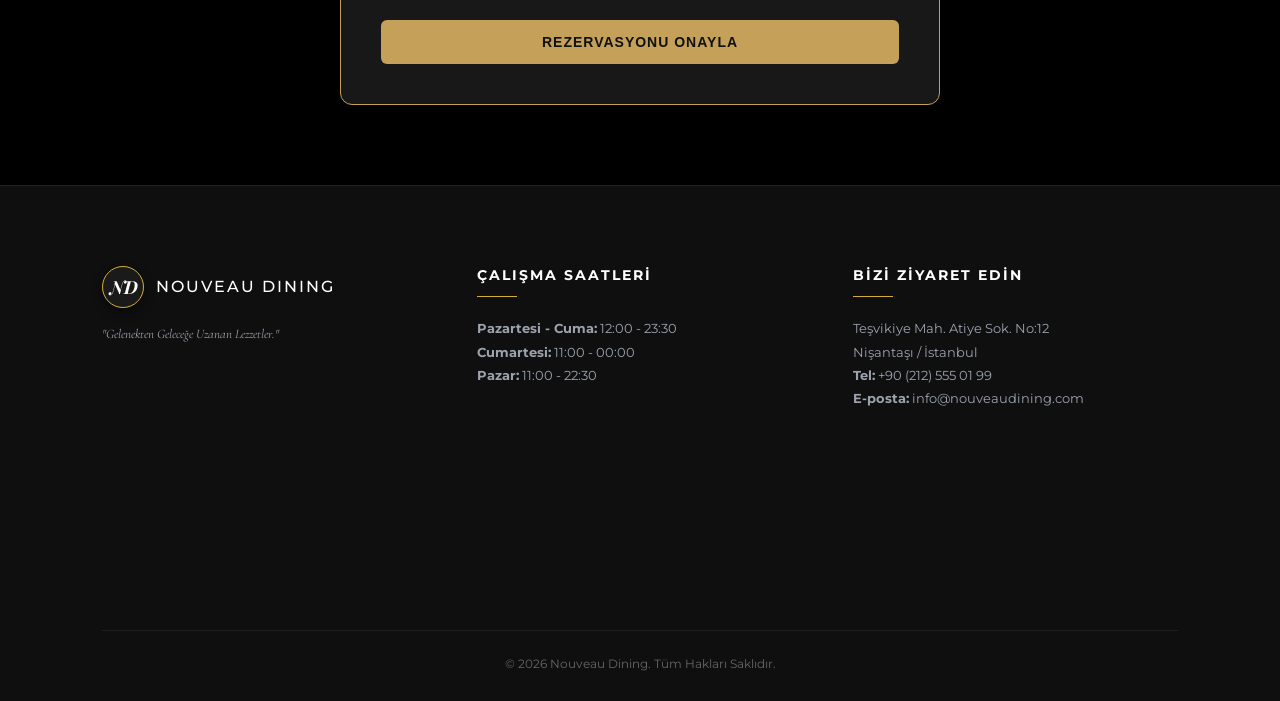
==== commit f6cc609b: "navbar ve menü sayfası üzerinde değişiklikler yapıldı" ====
--- a/index.html
+++ b/index.html
@@ -7,6 +7,7 @@
     
     <!-- Google Fonts -->
     <link rel="preconnect" href="https://fonts.googleapis.com">
+    <link rel="stylesheet" href="https://fonts.googleapis.com/css2?family=Montserrat:wght@400;500;600&family=Playfair+Display:ital,wght@1,600&display=swap">
     <link rel="preconnect" href="https://fonts.gstatic.com" crossorigin>
     <link href="https://fonts.googleapis.com/css2?family=Cormorant+Garamond:ital,wght@1,400;1,600&family=Montserrat:wght@300;400;500;600&family=Playfair+Display:ital,wght@0,600;1,500;1,700&display=swap" rel="stylesheet">
     
@@ -18,26 +19,13 @@
 
     <!-- CSS Bağlantısı -->
     <link rel="stylesheet" href="css/style.css">
+<link rel="stylesheet" href="nav.css">
+<link rel="stylesheet" href="https://fonts.googleapis.com/css2?family=Montserrat:wght@400;500;600&family=Playfair+Display:ital,wght@1,600&display=swap">
 </head>
 <body>
 
-    <!-- ÜST MENÜ (NAVBAR) -->
-    <header class="navbar">
-        <div class="logo-container">
-            <div class="brand-logo">
-                <span>ND</span>
-            </div>
-            <a href="index.html" class="brand-title">NOUVEAU DINING</a>
-        </div>
-        
-        <nav class="nav-links">
-    <a href="index.html">ANASAYFA</a>
-    <a href="hakkimizda.html">HAKKIMIZDA</a>
-    <a href="menu.html">MENÜ</a>
-    <a href="rezervasyon.html">REZERVASYON</a>
-    <a href="iletisim.html">İLETİŞİM</a>
-</nav>
-</header>
+   <!-- ÜST MENÜ (NAVBAR) -->
+<div id="site-header"></div>
 
     <!-- ANA SAYFA HERO ALANI -->
     <section class="hero-section">
@@ -49,7 +37,7 @@
             
             <div class="hero-buttons">
                 <a href="menu.html" class="btn btn-outline">MENÜYÜ KEŞFET</a>
-<a href="rezervasyon.html" class="btn btn-filled">REZERVASYON</a>
+<a href="rezervasyon.html" class="btn btn-outline">REZERVASYON</a>
             </div>
         </div>
     </section>
@@ -461,6 +449,7 @@
             tempSelectedTable = "";
         }
     </script>
+    <script src="nav.js"></script>
 
 </body>
 </html>
--- a/css/style.css
+++ b/css/style.css
@@ -802,4 +802,50 @@
         max-width: 100%;
         aspect-ratio: 4 / 3;
     }
+}
+/* menu.html: italikleri kaldır, fontları anasayfayla eşitle */
+.menu-page *:not(.nd-header):not(.nd-header *) {
+  font-style: normal !important;
+}
+
+/* Cormorant ile yazılmış açıklama ve küçük yazıları Montserrat yap */
+.menu-page p,
+.menu-page span:not(.nd-header *) {
+  font-family: "Montserrat", sans-serif !important;
+}
+
+/* Büyük başlıklar Playfair Display kalsın */
+.menu-page h1,
+.menu-page h2,
+.menu-page h3 {
+  font-family: "Playfair Display", serif !important;
+}
+.menu-page .ÜRÜN-ADI-SINIFI {
+  font-family: "Playfair Display", serif !important;
+  font-weight: 700 !important;
+  font-size: 1.4rem !important;
+  color: #fff !important;
+}
+
+.menu-page .ACIKLAMA-SINIFI {
+  font-family: "Montserrat", sans-serif !important;
+  font-weight: 400 !important;
+  font-size: 0.95rem !important;
+  line-height: 1.7 !important;
+  color: #8a9bb0 !important;
+}
+/* Menü sayfası: ürün adı ve açıklamayı anasayfayla eşitle */
+.menu-page .menu-item .item-name {
+  font-family: "Playfair Display", serif !important;
+  font-weight: 700 !important;
+  font-size: 1.6rem !important;
+  color: #fff !important;
+}
+
+.menu-page .menu-item .item-desc {
+  font-family: "Montserrat", sans-serif !important;
+  font-weight: 400 !important;
+  font-size: 1rem !important;
+  line-height: 1.7 !important;
+  color: #8a9bb0 !important;
 }
--- a/nav.css
+++ b/nav.css
@@ -0,0 +1,93 @@
+/* Nouveau Dining - ortak navbar stilleri */
+.nd-header {
+  position: sticky;
+  top: 0;
+  z-index: 1000;
+  background: #161616;
+  border-bottom: 1px solid rgba(212, 175, 55, 0.12);
+  font-family: "Montserrat", sans-serif;
+}
+
+.nd-nav {
+  max-width: 1400px;
+  margin: 0 auto;
+  padding: 0 40px;
+  height: 100px;
+  display: flex;
+  align-items: center;
+  justify-content: space-between;
+}
+
+.nd-logo {
+  display: flex;
+  align-items: center;
+  gap: 18px;
+  text-decoration: none;
+  color: #fff;
+}
+
+.nd-logo-mark {
+  width: 52px;
+  height: 52px;
+  border: 1px solid #d4af37;
+  border-radius: 50%;
+  display: grid;
+  place-items: center;
+  font-family: "Playfair Display", serif;
+  font-style: italic;
+  font-weight: 600;
+  font-size: 22px;
+  color: #fff;
+}
+
+.nd-logo-text {
+  font-size: 22px;
+  font-weight: 500;
+  letter-spacing: 0.2em;
+  text-transform: uppercase;
+}
+
+.nd-links {
+  display: flex;
+  gap: 40px;
+  list-style: none;
+  margin: 0;
+  padding: 0;
+}
+
+.nd-links a {
+  color: #d9d9e0;
+  text-decoration: none;
+  font-size: 14px;
+  letter-spacing: 0.18em;
+  text-transform: uppercase;
+  padding-bottom: 6px;
+  border-bottom: 1px solid transparent;
+  transition: color 0.2s, border-color 0.2s;
+}
+
+.nd-links a:hover,
+.nd-links a.active {
+  color: #d4af37;
+  border-bottom-color: #d4af37;
+}
+
+@media (max-width: 900px) {
+  .nd-nav { height: auto; padding: 16px 20px; flex-direction: column; gap: 14px; }
+  .nd-links { flex-wrap: wrap; justify-content: center; gap: 18px; }
+  .nd-logo-text { font-size: 16px; }
+}
+/* Sayfaya özel header kurallarının navbar'ı bozmasını engelle */
+.nd-header {
+  height: auto !important;
+  min-height: 0 !important;
+  padding: 0 !important;
+  margin: 0 !important;
+  background: #161616 !important;
+  position: sticky !important;
+  top: 0 !important;
+}
+
+.nd-nav {
+  height: 100px !important;
+}
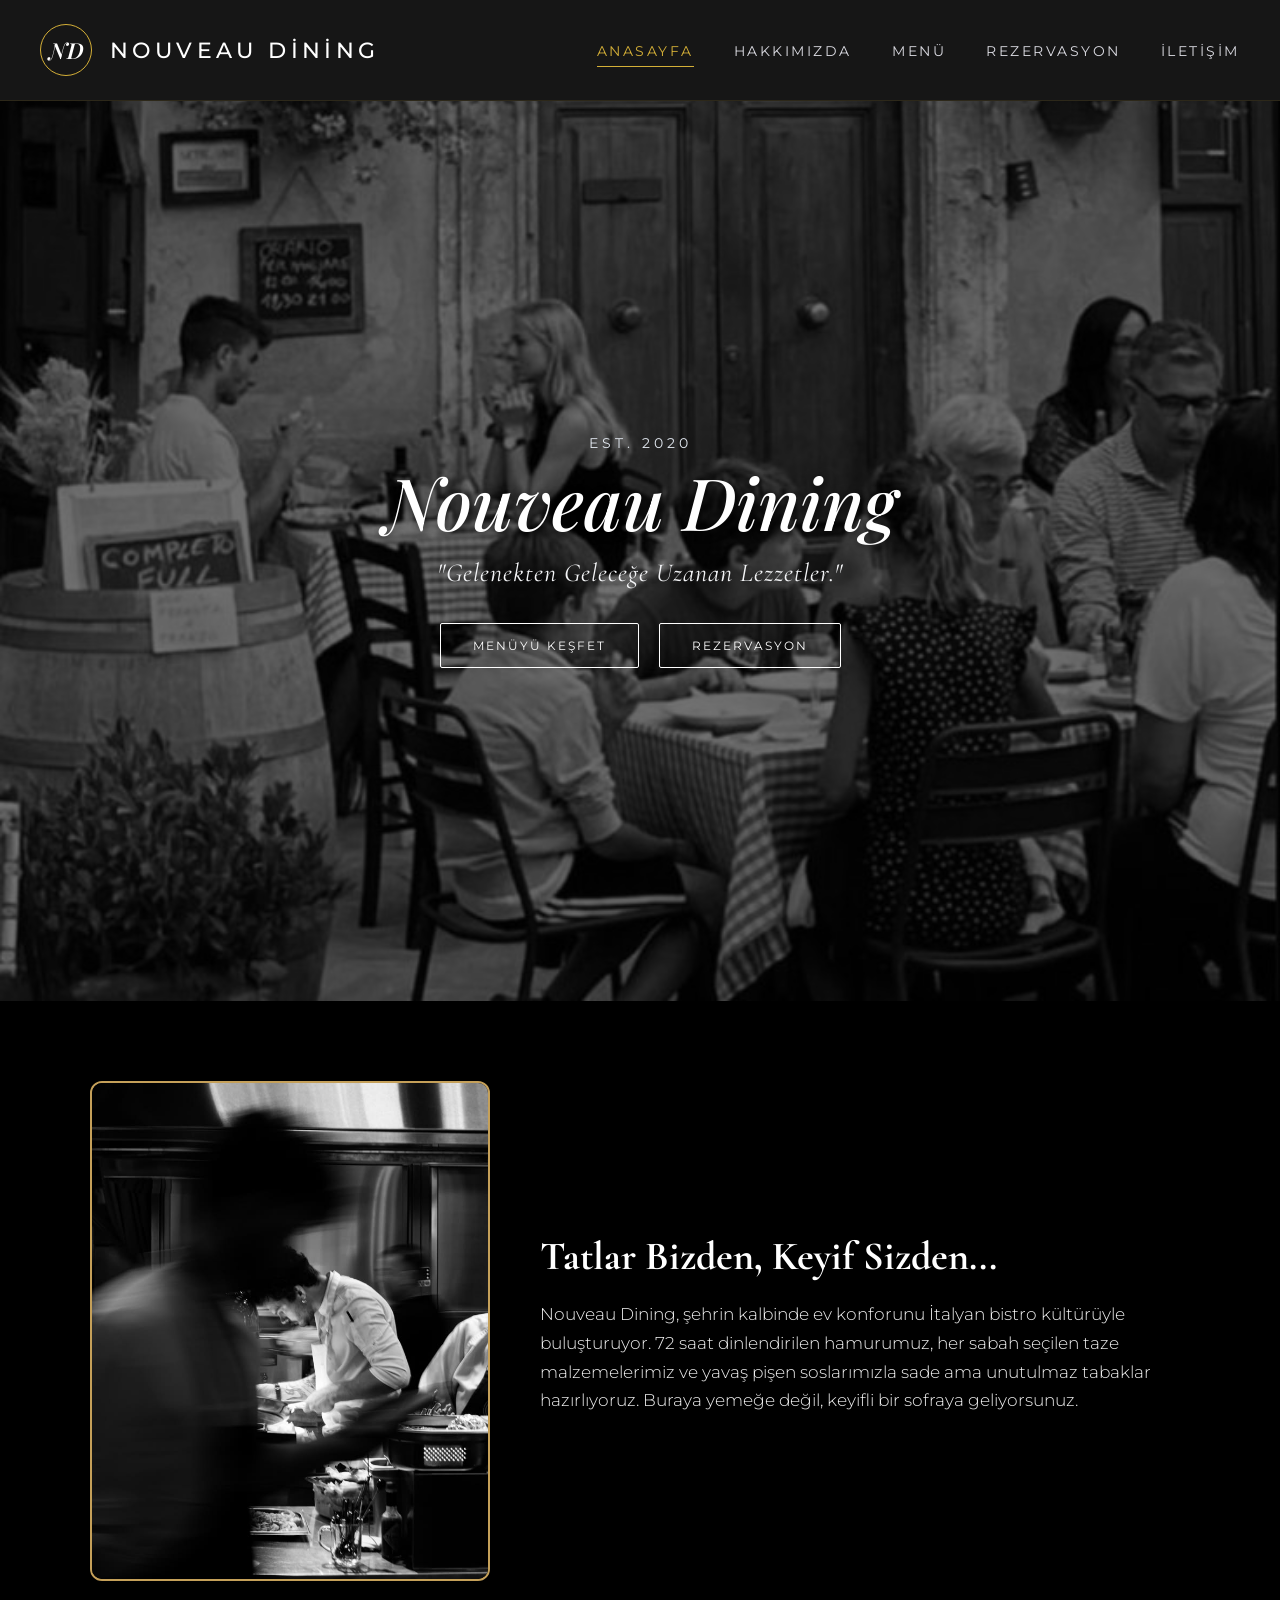
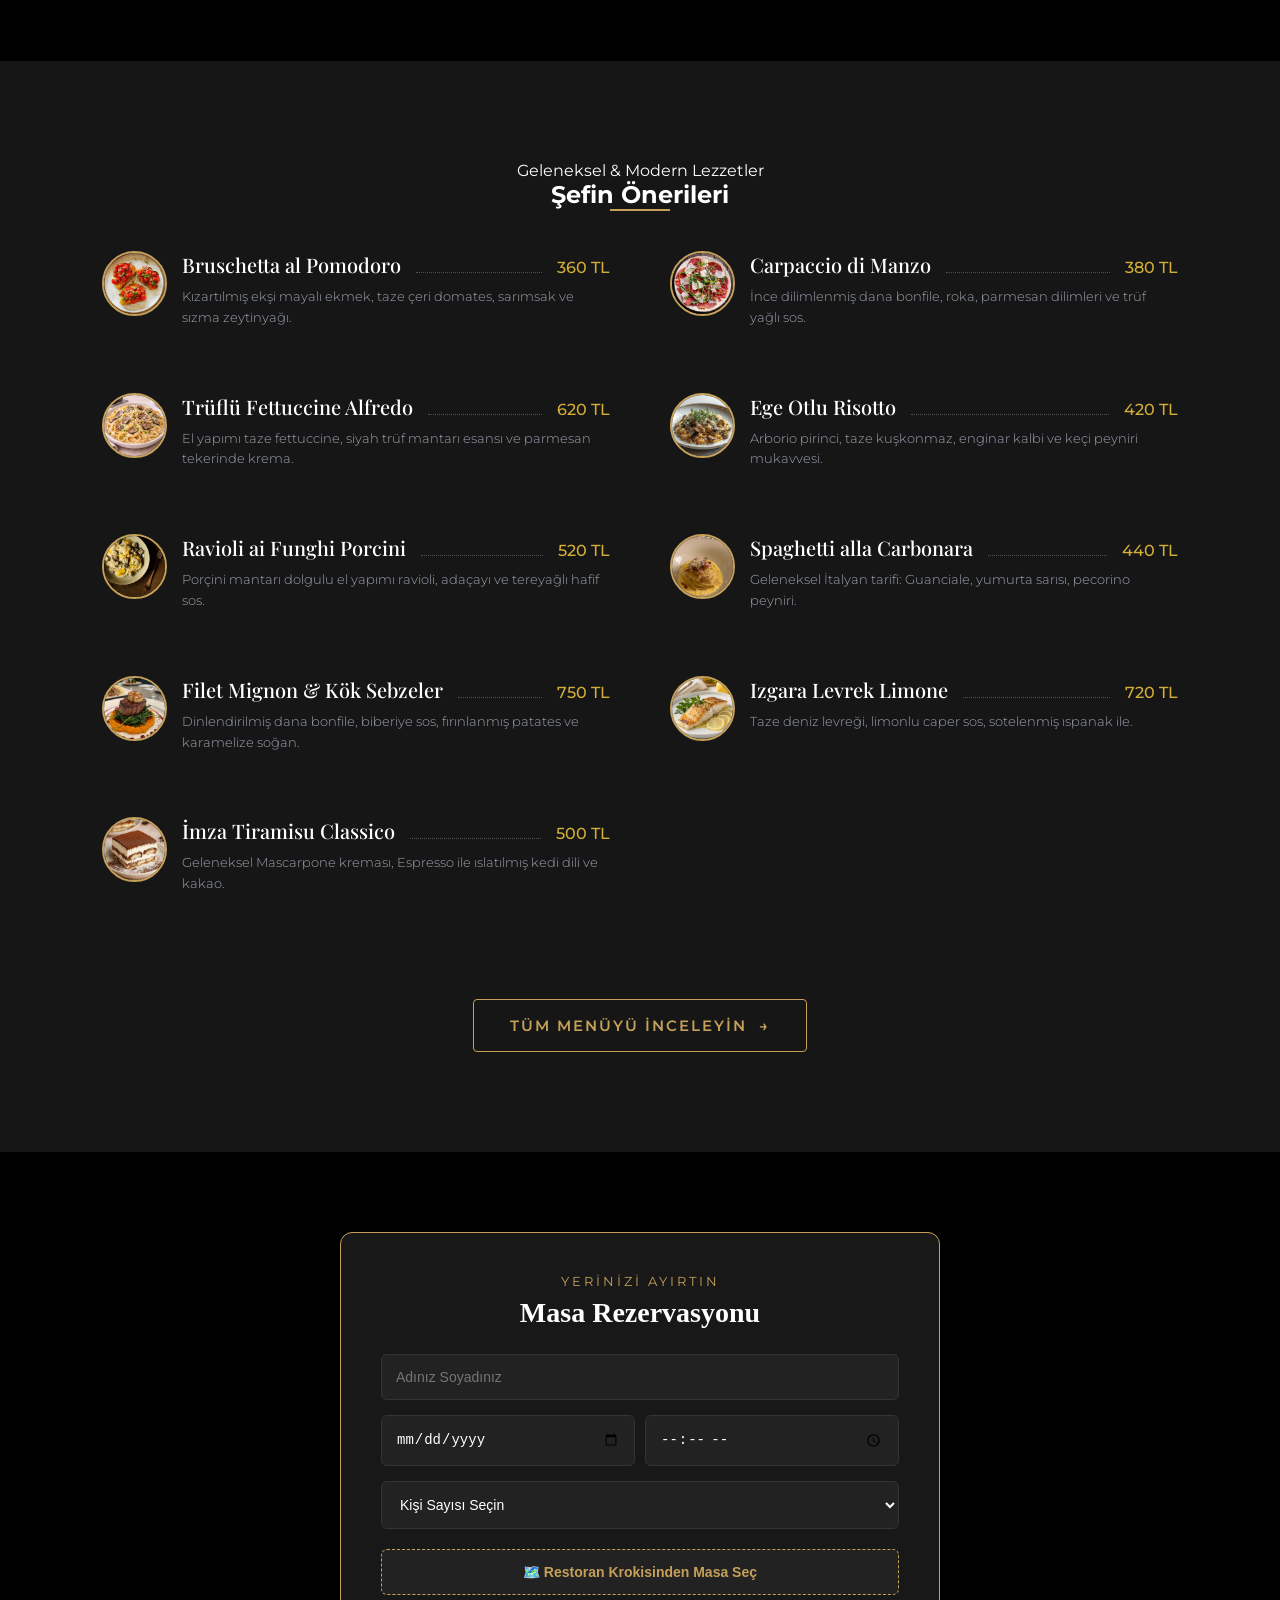
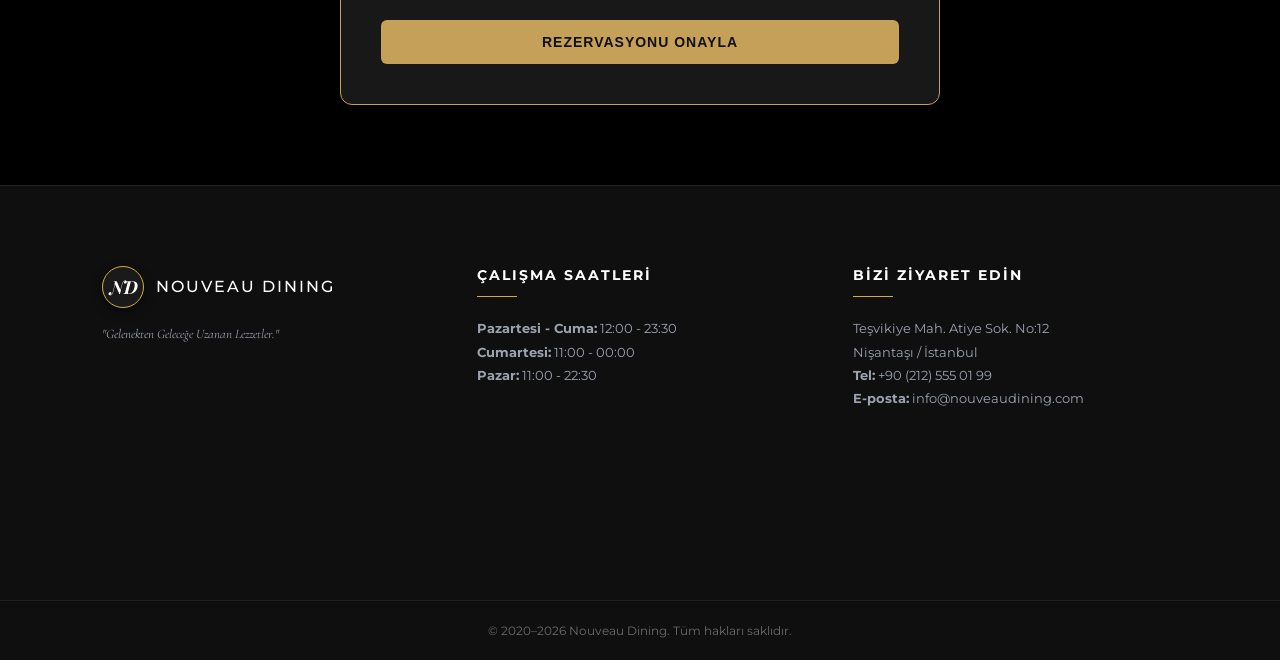
==== commit 8f557545: "footer kısmı düzeltildi" ====
--- a/index.html
+++ b/index.html
@@ -18,6 +18,7 @@
 <link rel="manifest" href="assets/favicon/site.webmanifest">
 
     <!-- CSS Bağlantısı -->
+
     <link rel="stylesheet" href="css/style.css">
 <link rel="stylesheet" href="nav.css">
 <link rel="stylesheet" href="https://fonts.googleapis.com/css2?family=Montserrat:wght@400;500;600&family=Playfair+Display:ital,wght@1,600&display=swap">
@@ -291,10 +292,6 @@
             </div>
         </div>
     </div>
-
-    <div class="footer-bottom">
-        <p>&copy; 2026 Nouveau Dining. Tüm Hakları Saklıdır.</p>
-    </div>
 </footer>
 <!-- RESTORAN KROKİ MODALİ -->
     <div id="mapModal" style="display: none; position: fixed; top: 0; left: 0; width: 100vw; height: 100vh; background: rgba(0,0,0,0.85); z-index: 999999; justify-content: center; align-items: center; padding: 15px;">
@@ -450,6 +447,7 @@
         }
     </script>
     <script src="nav.js"></script>
+    <script src="footer.js"></script>
 
 </body>
 </html>
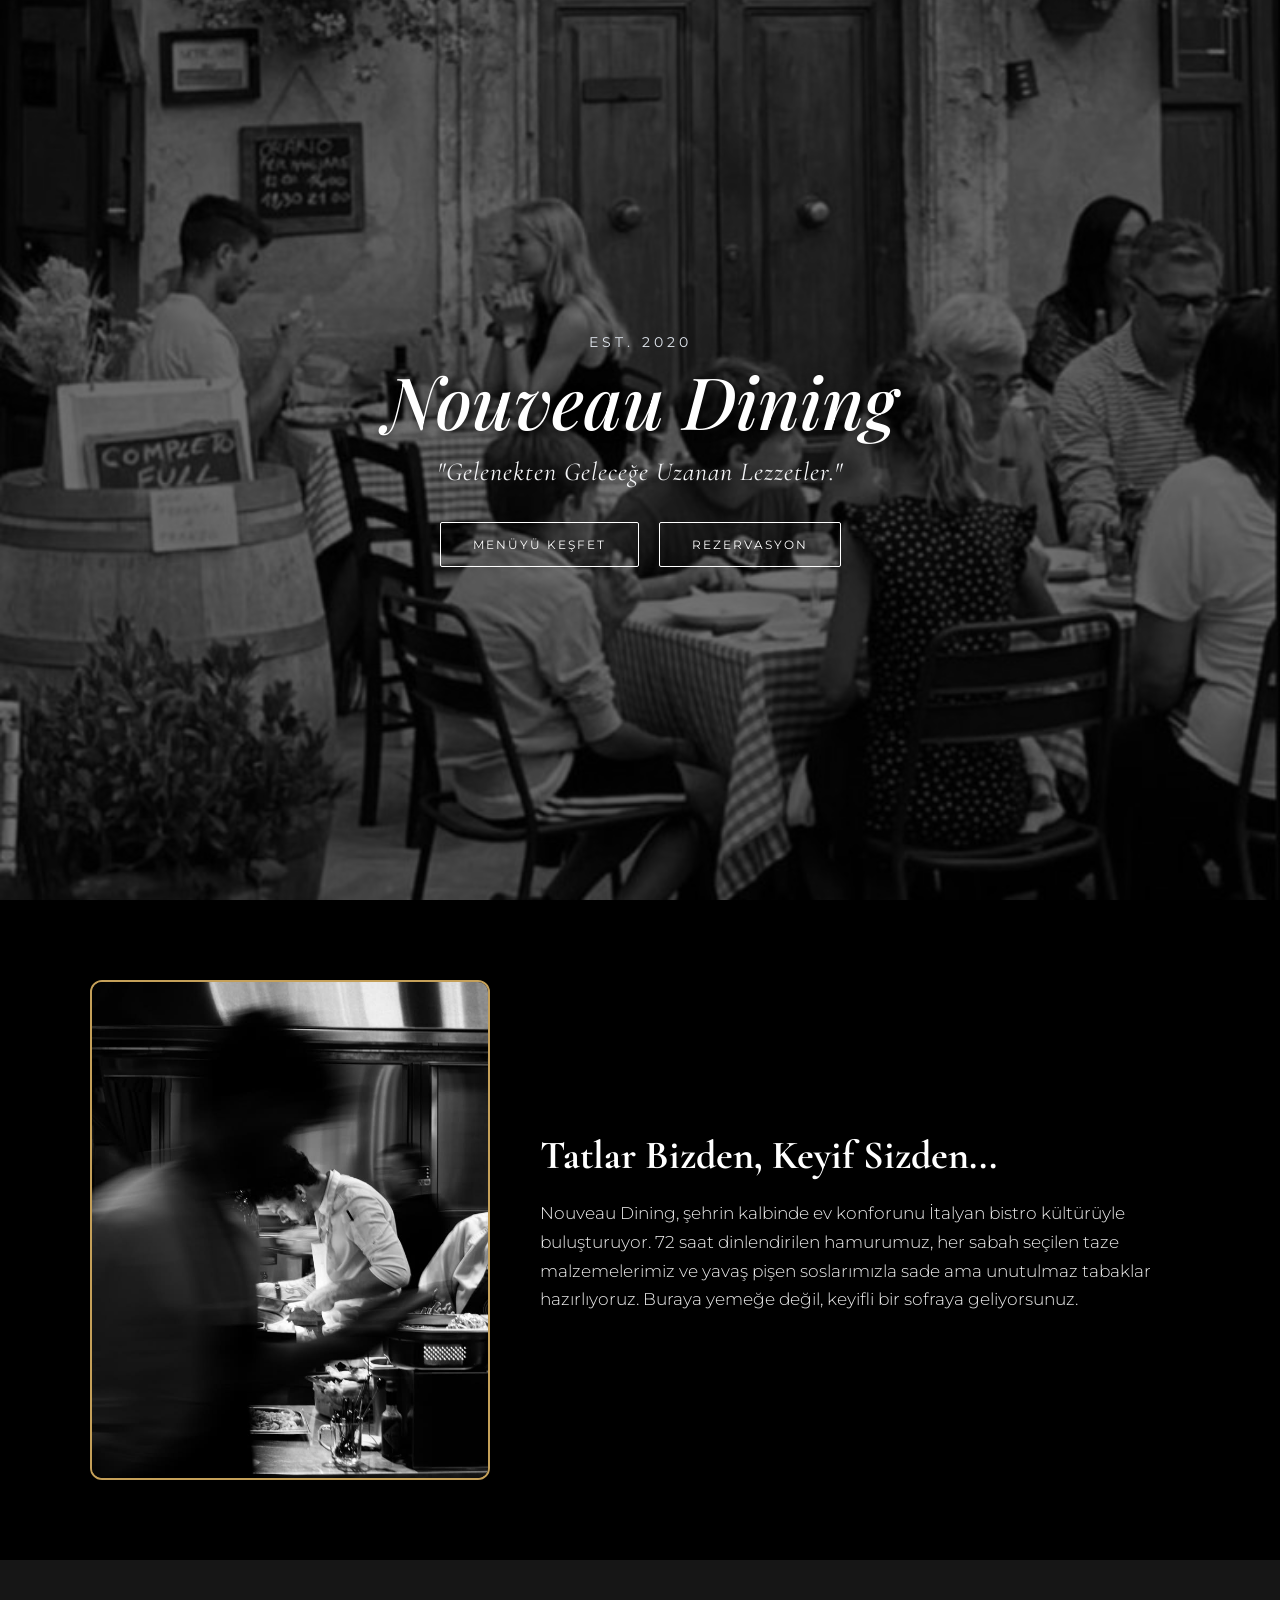
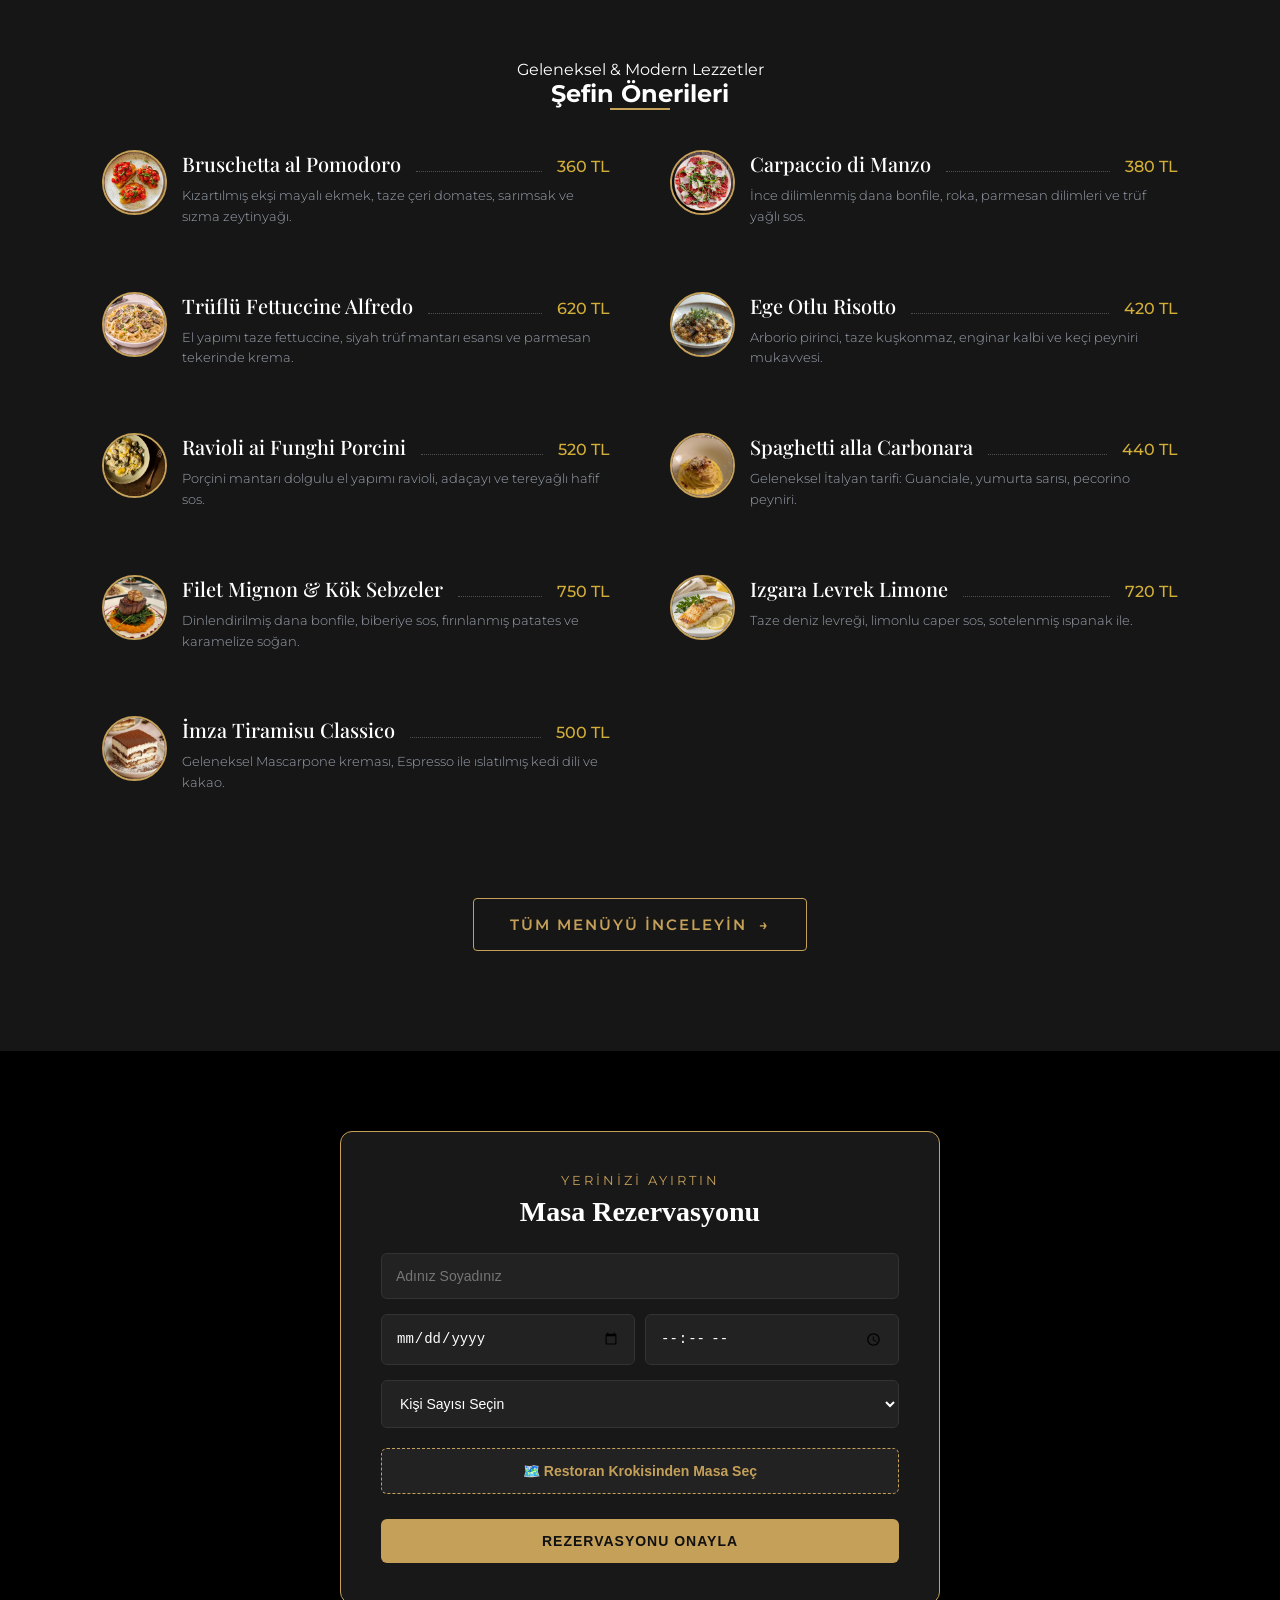
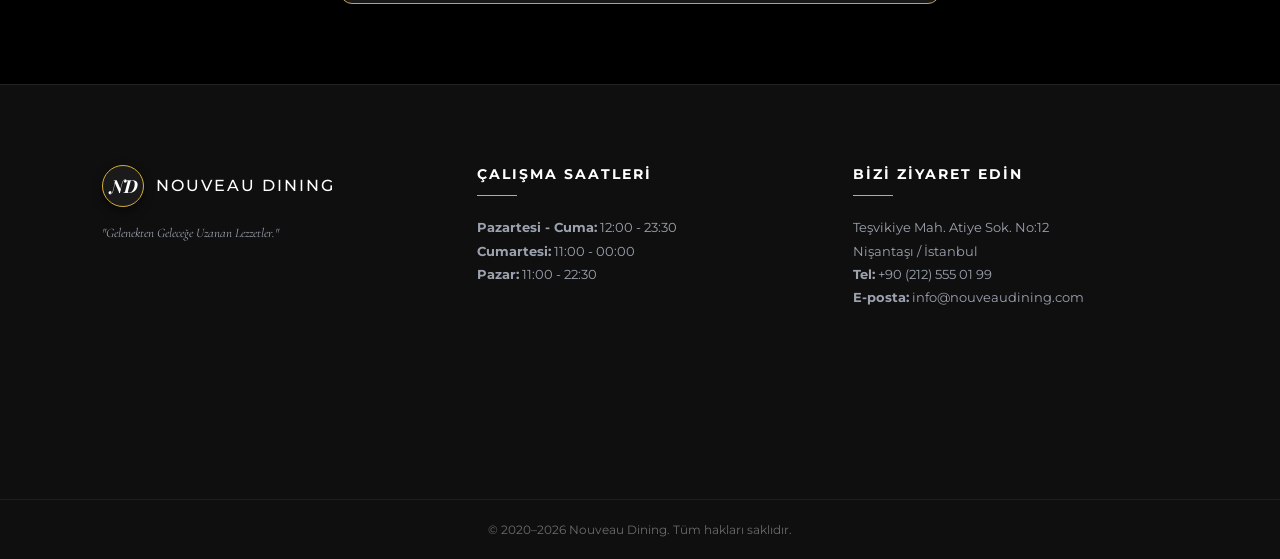
==== commit 0231328c: "son güncellemeler yapıldı" ====
--- a/index.html
+++ b/index.html
@@ -446,7 +446,21 @@
             tempSelectedTable = "";
         }
     </script>
-    <script src="nav.js"></script>
+    <header class="nd-header">
+  <nav class="nd-nav">
+    <a class="nd-logo" href="index.html">
+      <span class="nd-logo-mark">ND</span>
+      <span class="nd-logo-text">Nouveau Dining</span>
+    </a>
+    <ul class="nd-links">
+      <li><a href="index.html" class="active">Anasayfa</a></li>
+      <li><a href="hakkimizda.html">Hakkımızda</a></li>
+      <li><a href="menu.html">Menü</a></li>
+      <li><a href="rezervasyon.html">Rezervasyon</a></li>
+      <li><a href="iletisim.html">İletişim</a></li>
+    </ul>
+  </nav>
+</header>
     <script src="footer.js"></script>
 
 </body>
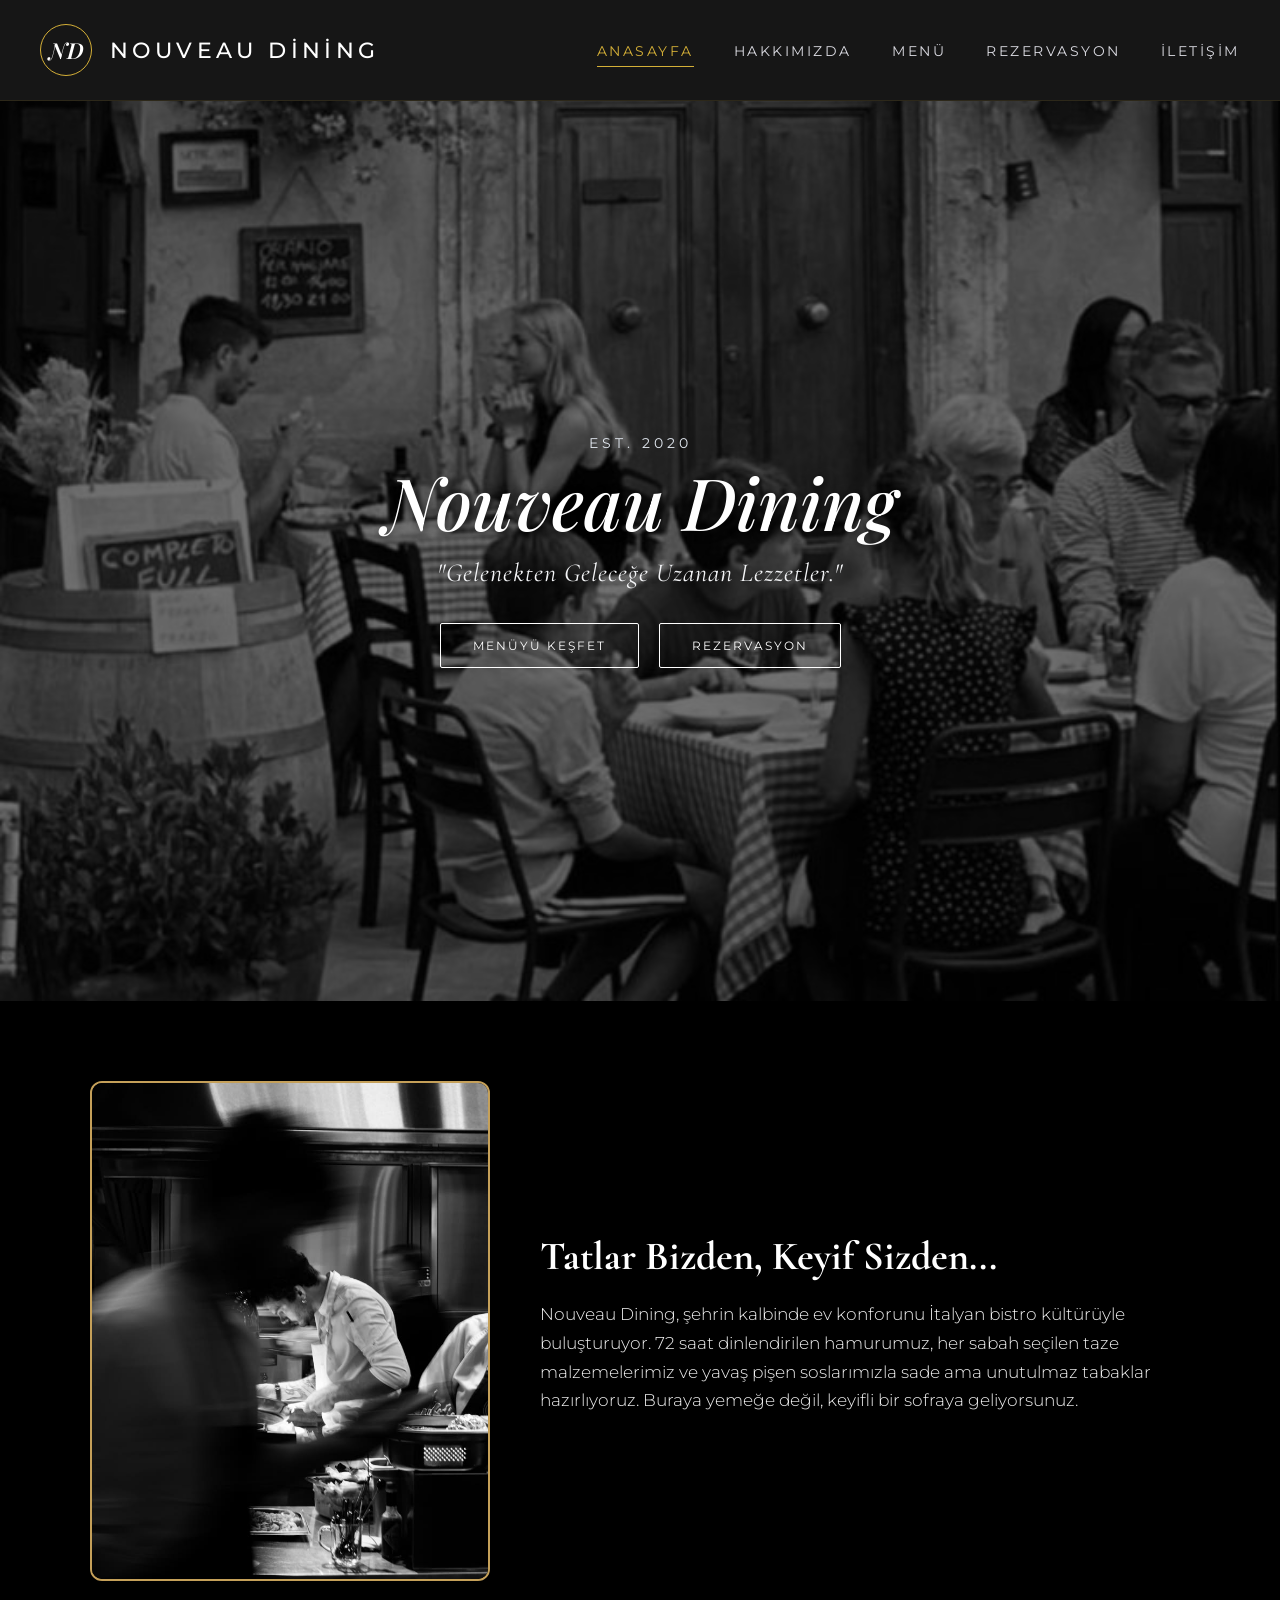
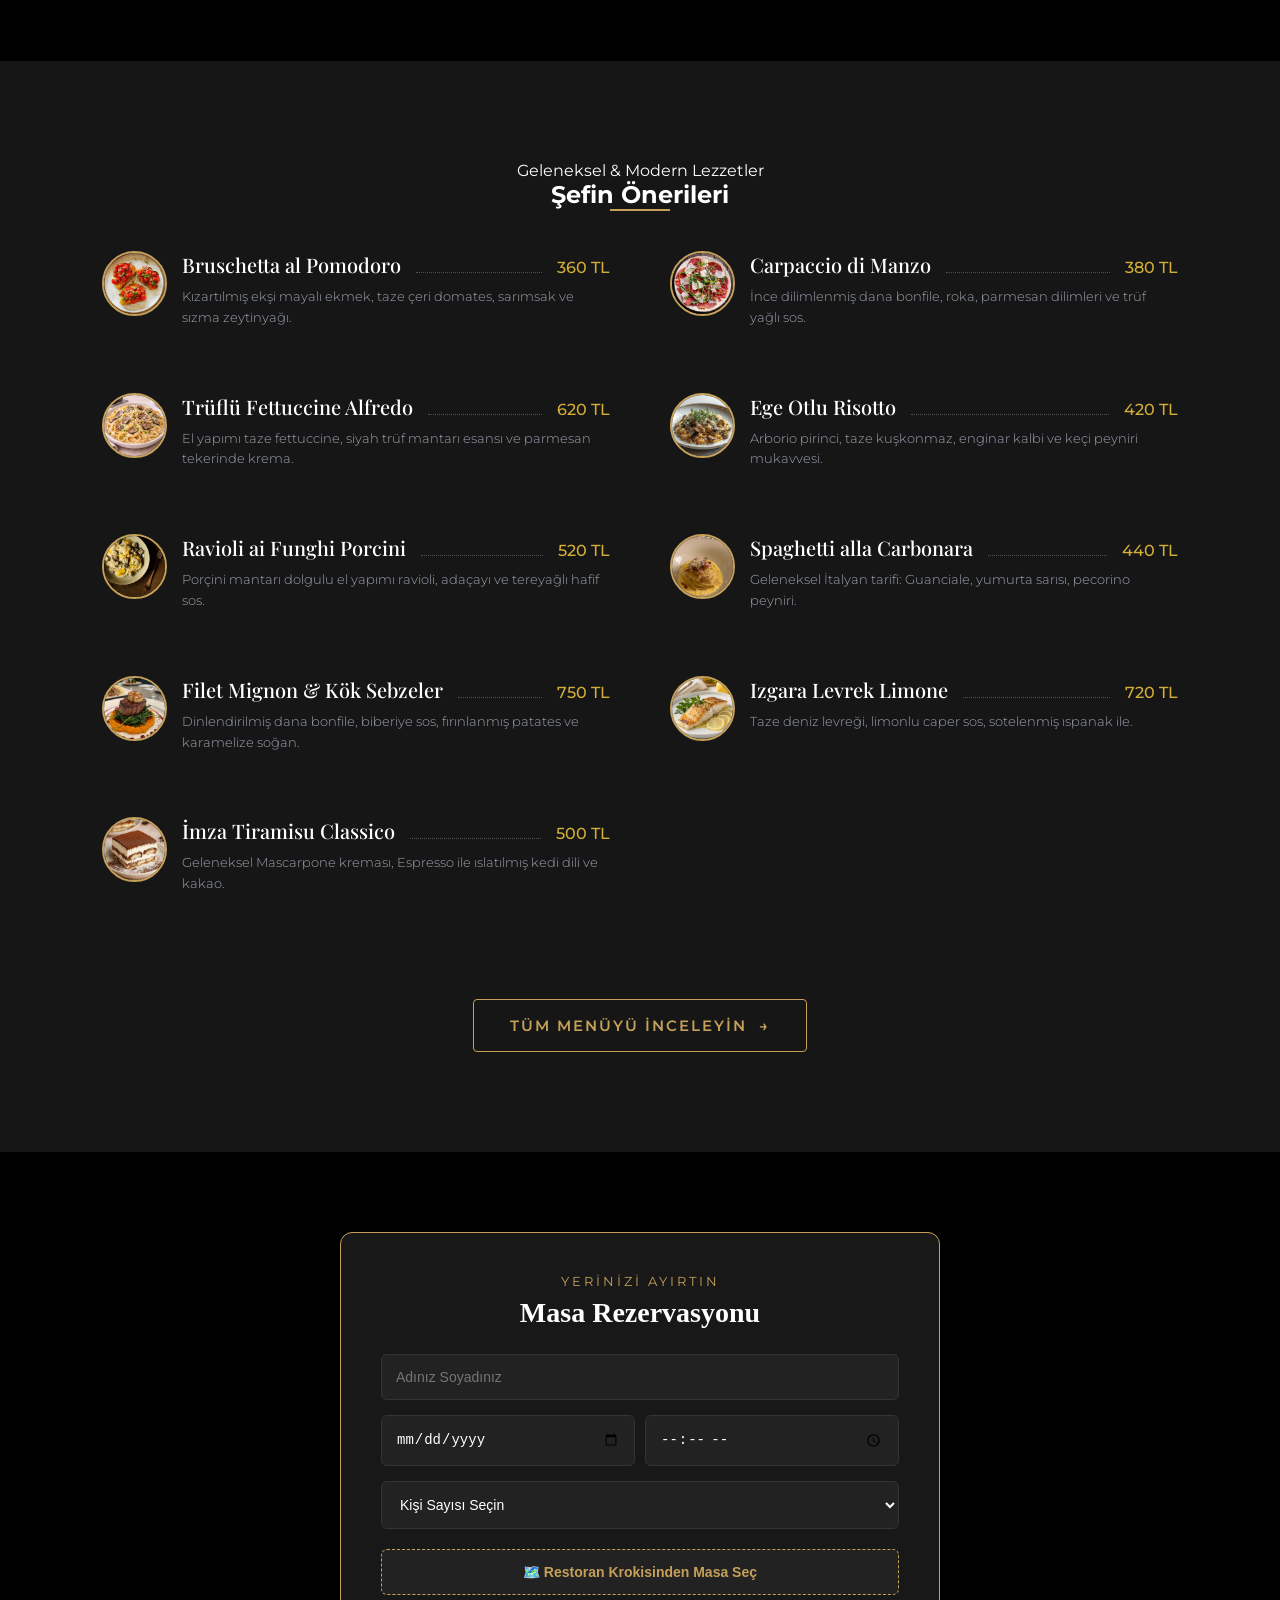
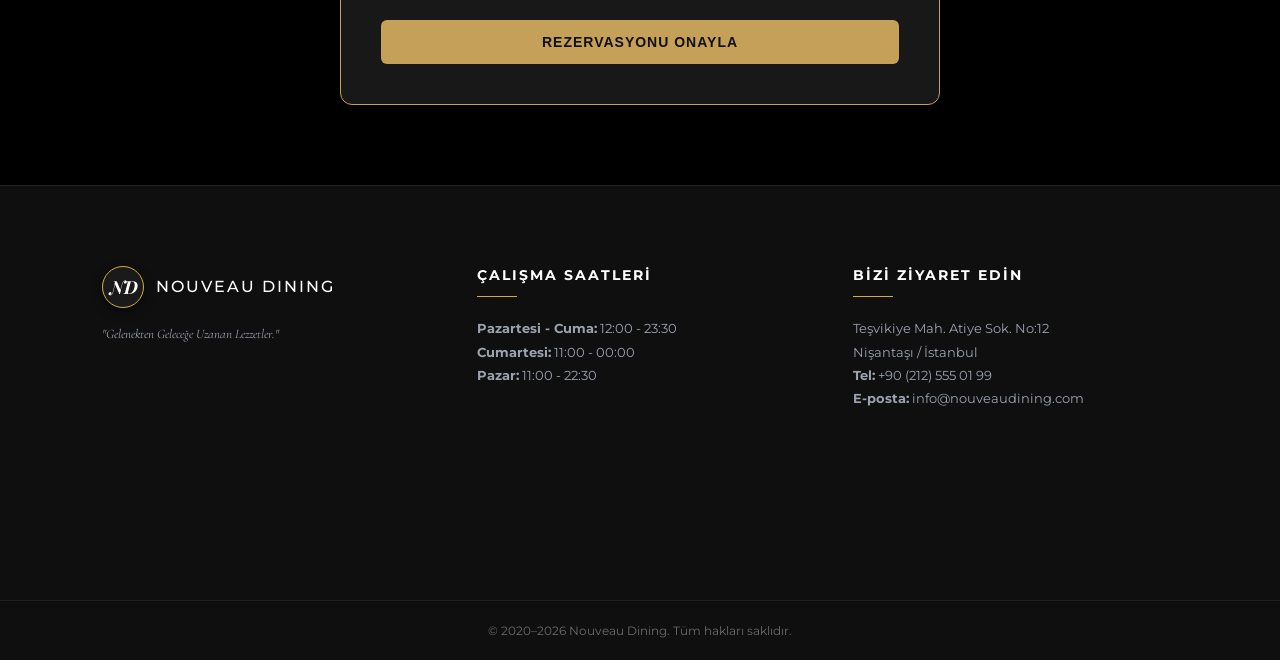
==== commit 1042d9cb: "navbar kısmındaki hatalar düzeltildi" ====
--- a/index.html
+++ b/index.html
@@ -7,26 +7,36 @@
     
     <!-- Google Fonts -->
     <link rel="preconnect" href="https://fonts.googleapis.com">
-    <link rel="stylesheet" href="https://fonts.googleapis.com/css2?family=Montserrat:wght@400;500;600&family=Playfair+Display:ital,wght@1,600&display=swap">
     <link rel="preconnect" href="https://fonts.gstatic.com" crossorigin>
     <link href="https://fonts.googleapis.com/css2?family=Cormorant+Garamond:ital,wght@1,400;1,600&family=Montserrat:wght@300;400;500;600&family=Playfair+Display:ital,wght@0,600;1,500;1,700&display=swap" rel="stylesheet">
-    
-    <link rel="icon" href="assets/favicon/favicon.ico">
+     <link rel="icon" href="assets/favicon/favicon.ico">
 <link rel="icon" type="image/png" sizes="32x32" href="assets/favicon/favicon-32x32.png">
 <link rel="icon" type="image/png" sizes="16x16" href="assets/favicon/favicon-16x16.png">
+<link rel="stylesheet" href="nav.css">
 <link rel="apple-touch-icon" href="assets/favicon/apple-touch-icon.png">
 <link rel="manifest" href="assets/favicon/site.webmanifest">
 
-    <!-- CSS Bağlantısı -->
-
-    <link rel="stylesheet" href="css/style.css">
+     <link rel="stylesheet" href="css/style.css">
+<link rel="stylesheet" href="https://fonts.googleapis.com/css2?family=Montserrat:wght@400;500;600&family=Playfair+Display:ital,wght@1,600&display=swap">
 <link rel="stylesheet" href="nav.css">
-<link rel="stylesheet" href="https://fonts.googleapis.com/css2?family=Montserrat:wght@400;500;600&family=Playfair+Display:ital,wght@1,600&display=swap">
 </head>
 <body>
 
-   <!-- ÜST MENÜ (NAVBAR) -->
-<div id="site-header"></div>
+  <header class="nd-header">
+  <nav class="nd-nav">
+    <a class="nd-logo" href="index.html">
+      <span class="nd-logo-mark">ND</span>
+      <span class="nd-logo-text">Nouveau Dining</span>
+    </a>
+    <ul class="nd-links">
+      <li><a href="index.html" class="active">Anasayfa</a></li>
+      <li><a href="hakkimizda.html">Hakkımızda</a></li>
+      <li><a href="menu.html">Menü</a></li>
+      <li><a href="rezervasyon.html">Rezervasyon</a></li>
+      <li><a href="iletisim.html">İletişim</a></li>
+    </ul>
+  </nav>
+</header>
 
     <!-- ANA SAYFA HERO ALANI -->
     <section class="hero-section">
@@ -446,21 +456,6 @@
             tempSelectedTable = "";
         }
     </script>
-    <header class="nd-header">
-  <nav class="nd-nav">
-    <a class="nd-logo" href="index.html">
-      <span class="nd-logo-mark">ND</span>
-      <span class="nd-logo-text">Nouveau Dining</span>
-    </a>
-    <ul class="nd-links">
-      <li><a href="index.html" class="active">Anasayfa</a></li>
-      <li><a href="hakkimizda.html">Hakkımızda</a></li>
-      <li><a href="menu.html">Menü</a></li>
-      <li><a href="rezervasyon.html">Rezervasyon</a></li>
-      <li><a href="iletisim.html">İletişim</a></li>
-    </ul>
-  </nav>
-</header>
     <script src="footer.js"></script>
 
 </body>
